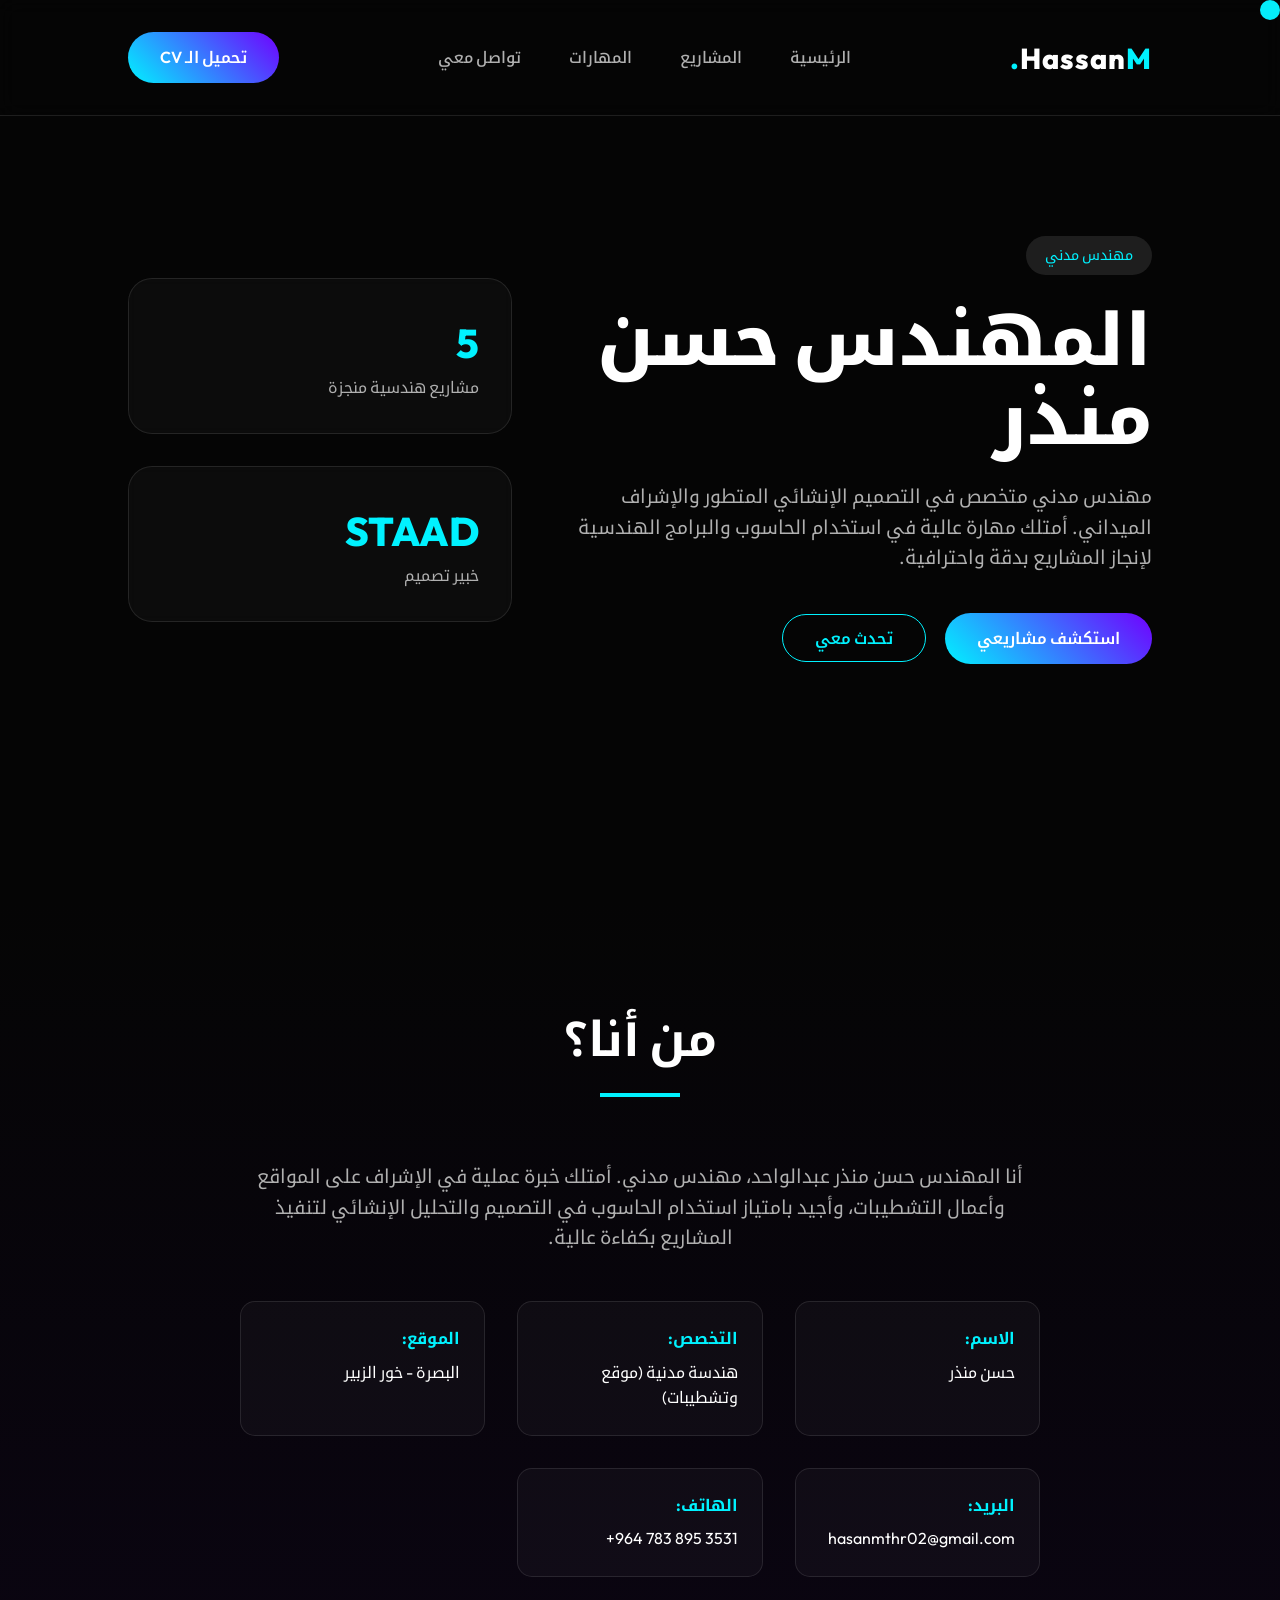
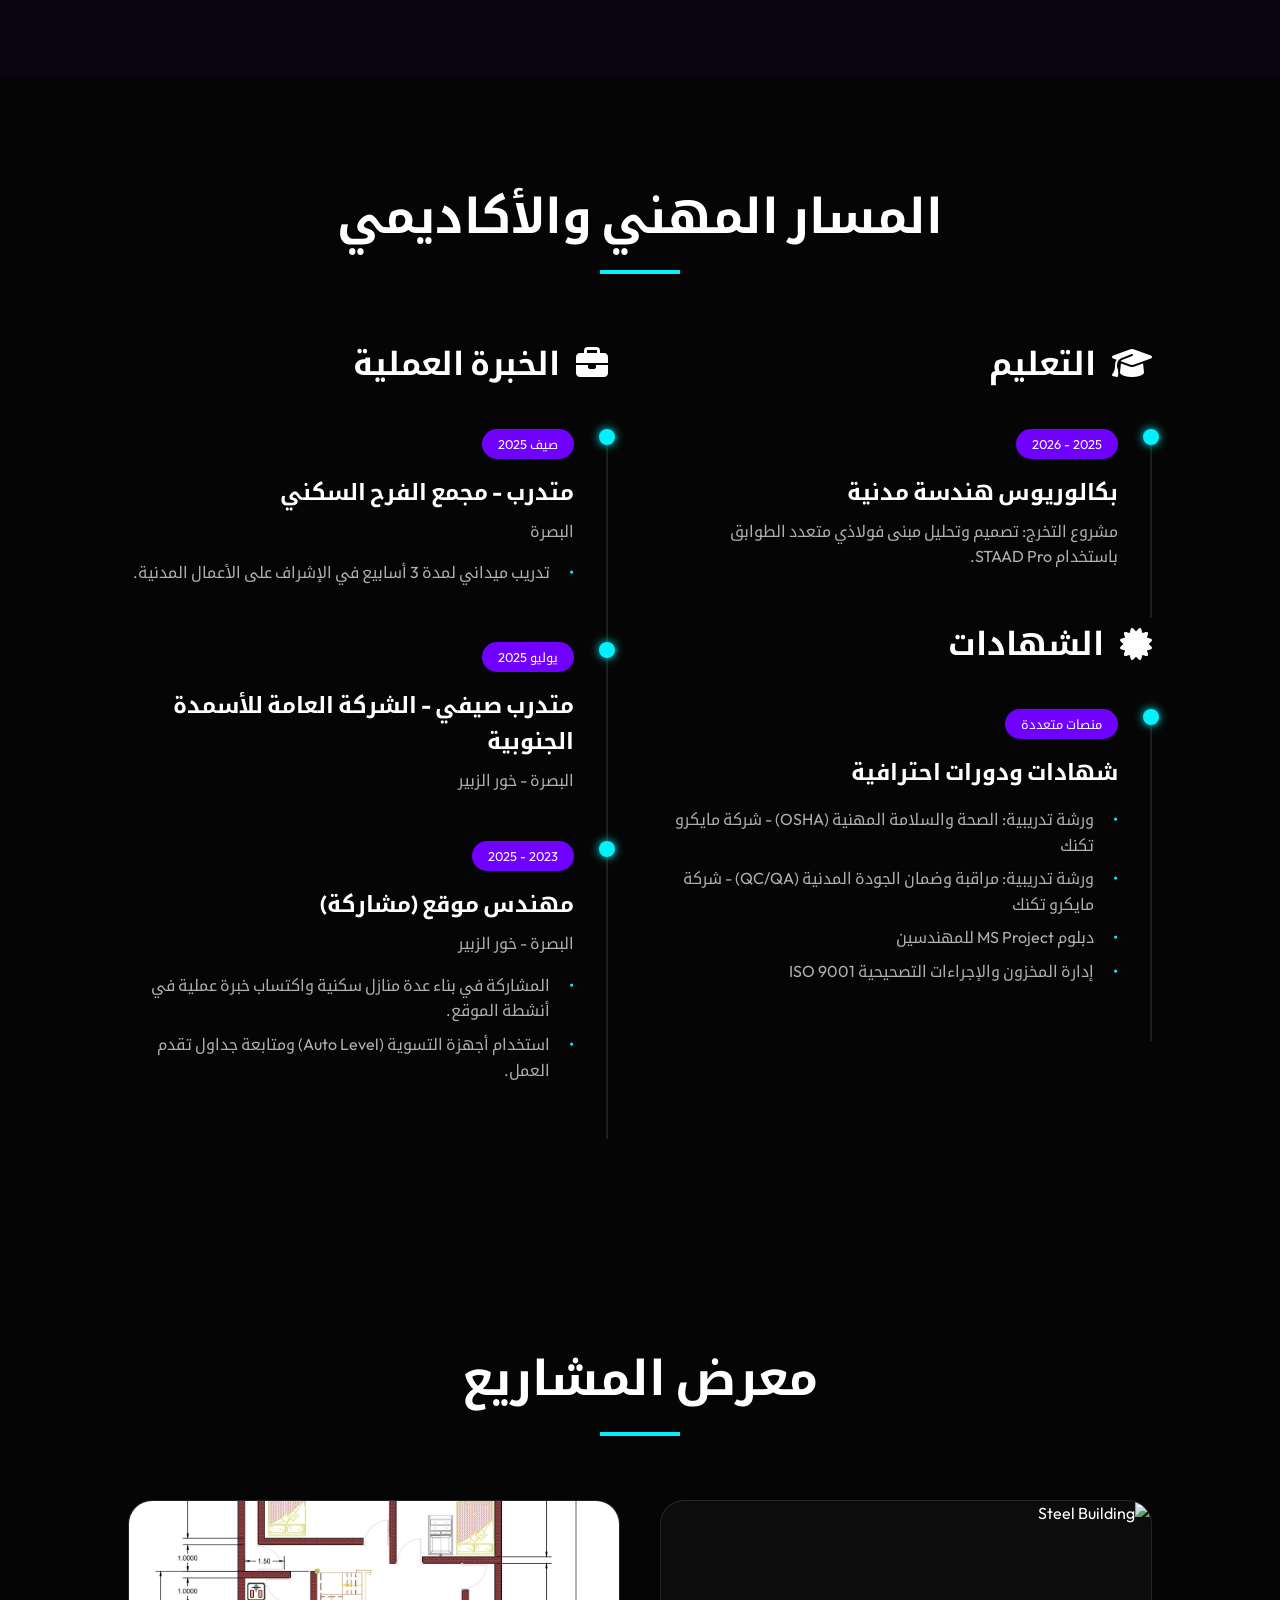
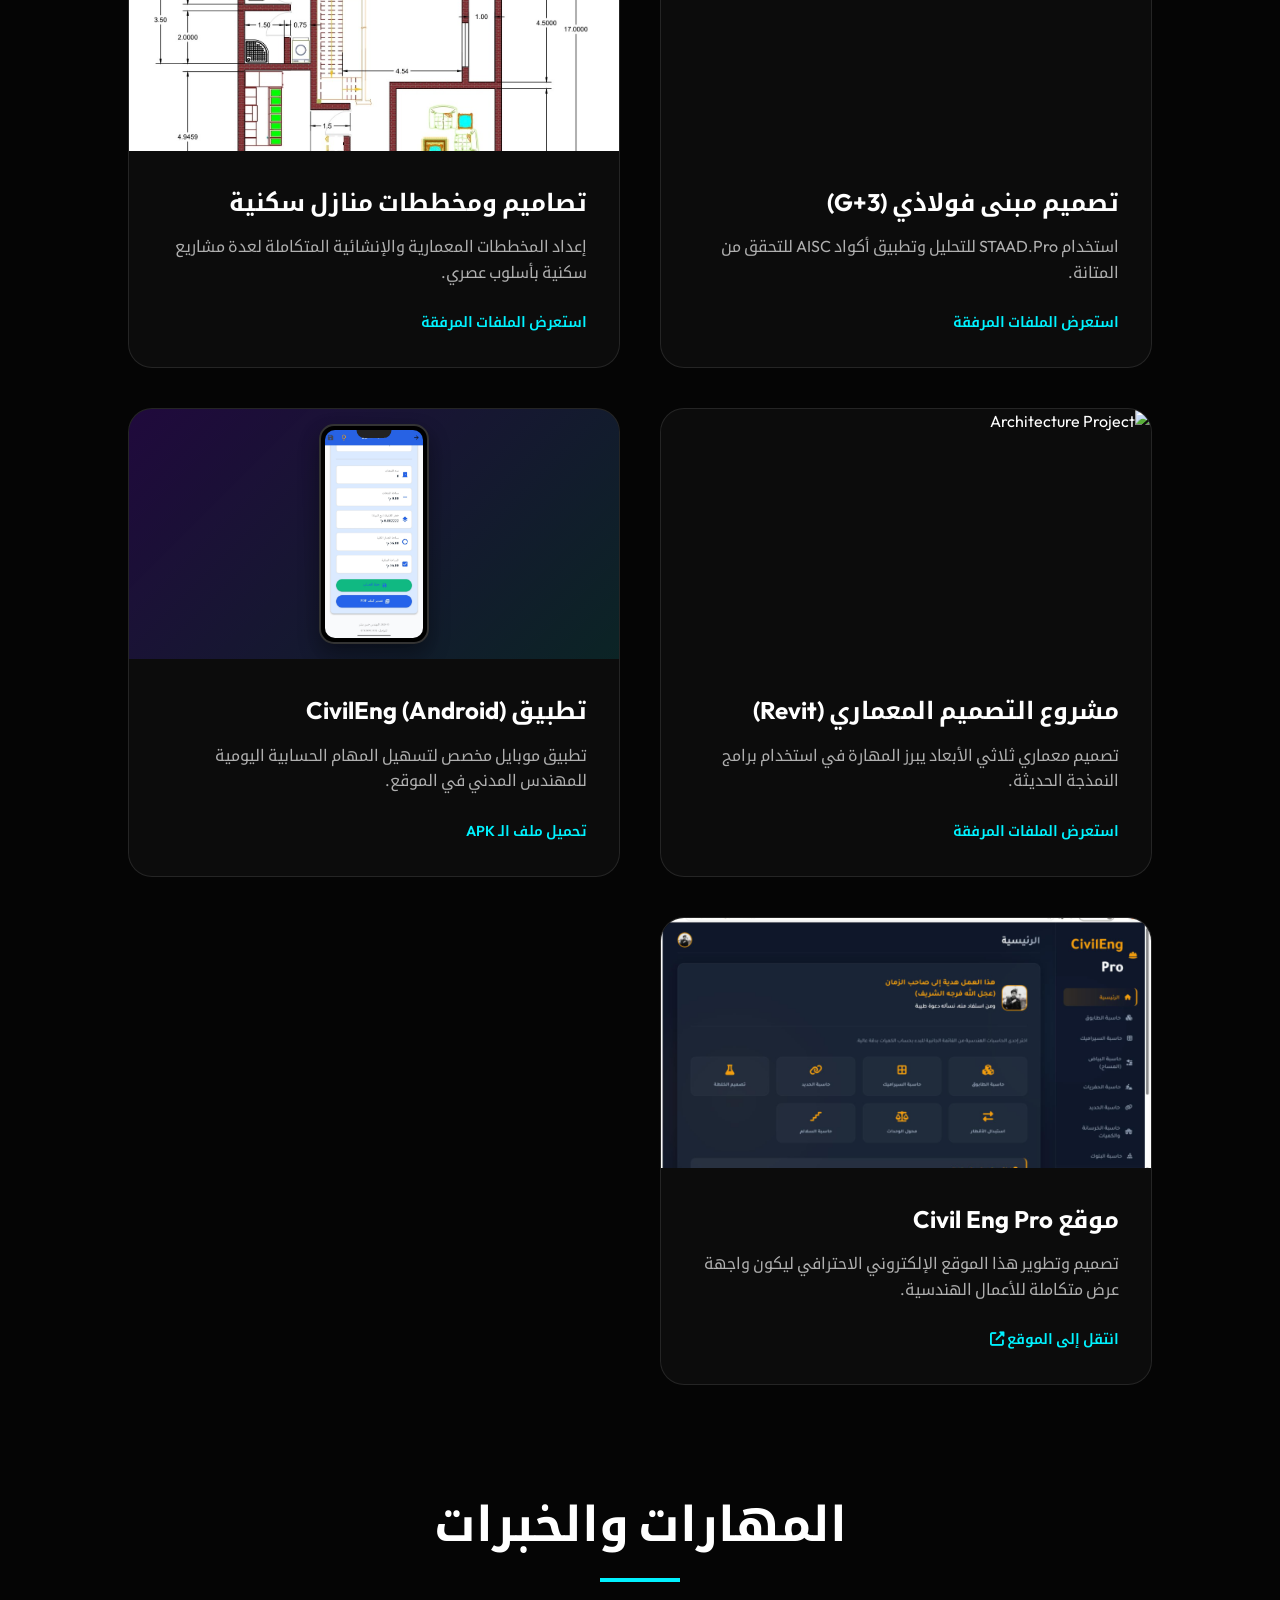
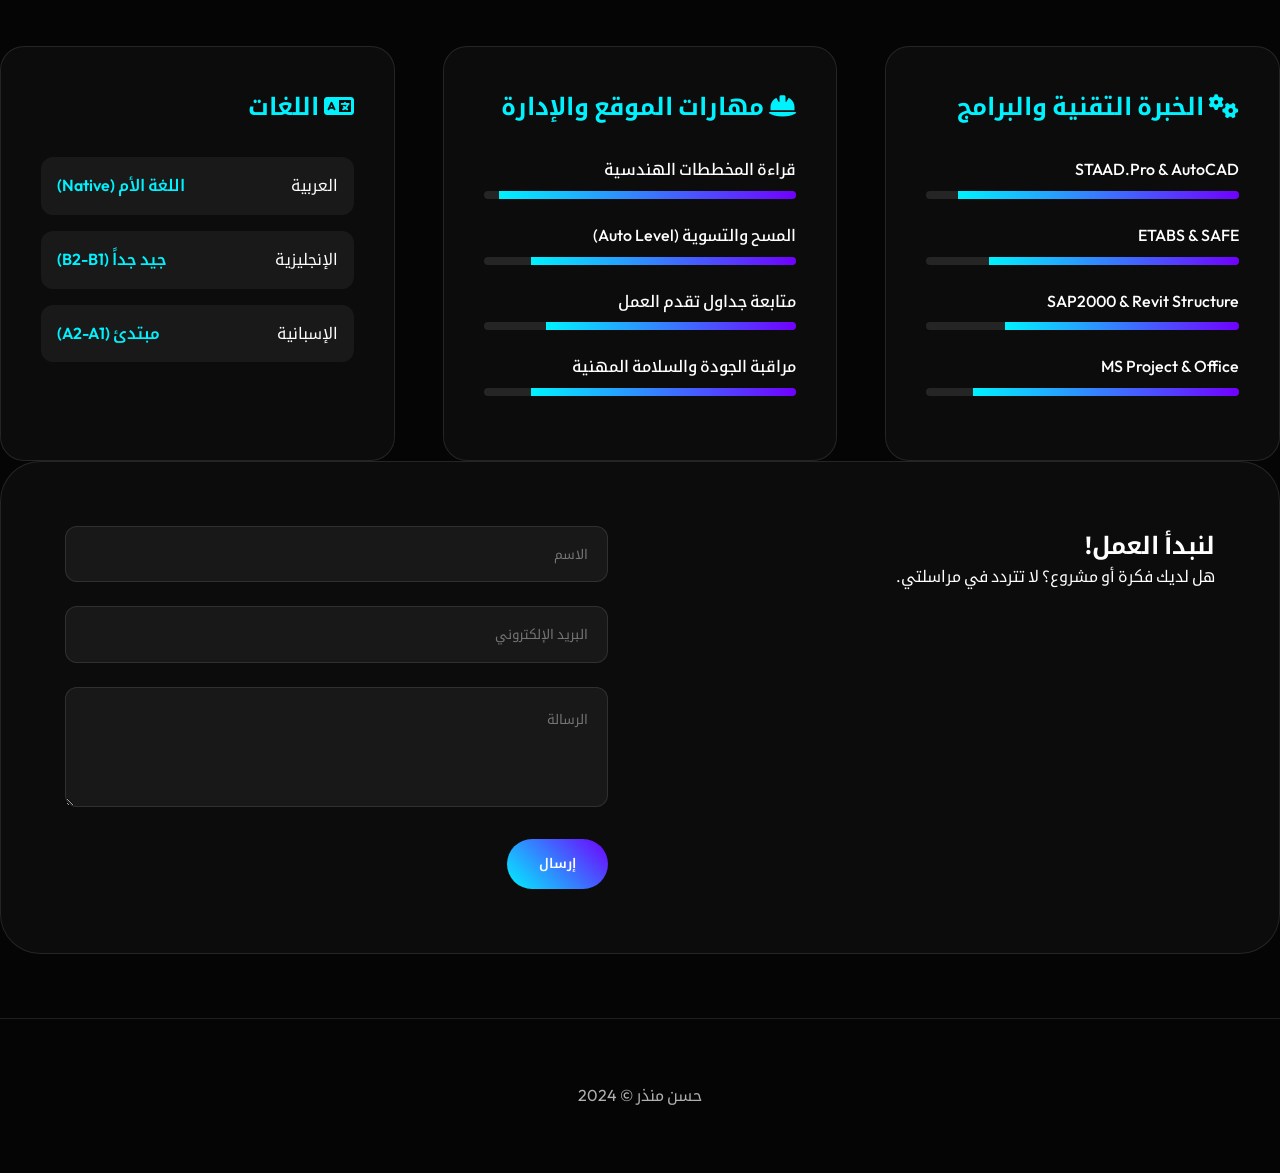
==== index.html @ 48978e9c "Add files via upload" ====
<!DOCTYPE html>
<html lang="ar" dir="rtl">

<head>
    <meta charset="UTF-8">
    <meta name="viewport" content="width=device-width, initial-scale=1.0">
    <title>المهندس حسن منذر | Portfolio</title>
    <link rel="stylesheet" href="style.css">
    <link rel="preconnect" href="https://fonts.googleapis.com">
    <link rel="preconnect" href="https://fonts.gstatic.com" crossorigin>
    <link
        href="https://fonts.googleapis.com/css2?family=Outfit:wght@300;400;600;800&family=Noto+Kufi+Arabic:wght@300;500;700&display=swap"
        rel="stylesheet">
    <link rel="stylesheet" href="https://cdnjs.cloudflare.com/ajax/libs/font-awesome/6.5.1/css/all.min.css">
</head>

<body>
    <div class="custom-cursor"></div>

    <nav>
        <div class="logo">Hassan<span>M.</span></div>
        <ul class="nav-links">
            <li><a href="#home">الرئيسية</a></li>
            <li><a href="#projects">المشاريع</a></li>
            <li><a href="#skills">المهارات</a></li>
            <li><a href="#contact">تواصل معي</a></li>
        </ul>
        <div class="nav-cta">
            <a href="Hassan_Mundher.pdf" class="btn-primary" download>تحميل الـ CV</a>
        </div>
    </nav>

    <main>
        <section id="home" class="hero">
            <div class="hero-container">
                <div class="hero-content">
                    <div class="badge">مهندس مدني</div>
                    <h1 class="glitch-text">المهندس حسن منذر</h1>
                    <p>مهندس مدني متخصص في التصميم الإنشائي المتطور والإشراف الميداني. أمتلك مهارة عالية في استخدام الحاسوب والبرامج الهندسية لإنجاز المشاريع بدقة واحترافية.</p>
                    <div class="hero-btns">
                        <a href="#projects" class="btn-primary">استكشف مشاريعي</a>
                        <a href="#contact" class="btn-secondary">تحدث معي</a>
                    </div>
                </div>
                <div class="hero-visual">
                    <div class="stat-card">
                        <span class="number">5</span>
                        <span class="label">مشاريع هندسية منجزة</span>
                    </div>
                    <div class="stat-card">
                        <span class="number">STAAD</span>
                        <span class="label">خبير تصميم</span>
                    </div>
                </div>
            </div>
        </section>
        <section id="about" class="about">
            <div class="section-title">
                <h2>من أنا؟</h2>
                <div class="line"></div>
            </div>
            <div class="about-container">
                <div class="about-text">
                    <p>أنا المهندس حسن منذر عبدالواحد، مهندس مدني. أمتلك خبرة عملية في الإشراف على المواقع وأعمال التشطيبات، وأجيد بامتياز استخدام الحاسوب في التصميم والتحليل الإنشائي لتنفيذ المشاريع بكفاءة عالية.</p>
                    <div class="about-info">
                        <div class="info-item"><strong>الاسم:</strong> <span>حسن منذر</span></div>
                        <div class="info-item"><strong>التخصص:</strong> <span>هندسة مدنية (موقع وتشطيبات)</span></div>
                        <div class="info-item"><strong>الموقع:</strong> <span>البصرة - خور الزبير</span></div>
                        <div class="info-item"><strong>البريد:</strong> <span>hasanmthr02@gmail.com</span></div>
                        <div class="info-item"><strong>الهاتف:</strong> <span dir="ltr">+964 783 895 3531</span></div>
                    </div>
                </div>
            </div>
        </section>

        <section id="resume" class="resume">
            <div class="section-title">
                <h2>المسار المهني والأكاديمي</h2>
                <div class="line"></div>
            </div>
            <div class="resume-grid">
                <div class="resume-column">
                    <h3 class="resume-title"><i class="fas fa-graduation-cap"></i> التعليم</h3>
                    <div class="resume-item">
                        <span class="date">2025 - 2026</span>
                        <h4>بكالوريوس هندسة مدنية</h4>
                        <p>مشروع التخرج: تصميم وتحليل مبنى فولاذي متعدد الطوابق باستخدام STAAD Pro.</p>
                    </div>
                    <h3 class="resume-title"><i class="fas fa-certificate"></i> الشهادات</h3>
                    <div class="resume-item">
                        <span class="date">منصات متعددة</span>
                        <h4>شهادات ودورات احترافية</h4>
                        <ul>
                            <li>ورشة تدريبية: الصحة والسلامة المهنية (OSHA) - شركة مايكرو تكنك</li>
                            <li>ورشة تدريبية: مراقبة وضمان الجودة المدنية (QC/QA) - شركة مايكرو تكنك</li>
                            <li>دبلوم MS Project للمهندسين</li>
                            <li>إدارة المخزون والإجراءات التصحيحية ISO 9001</li>
                        </ul>
                    </div>
                </div>
                <div class="resume-column">
                    <h3 class="resume-title"><i class="fas fa-briefcase"></i> الخبرة العملية</h3>
                    <div class="resume-item">
                        <span class="date">صيف 2025</span>
                        <h4>متدرب - مجمع الفرح السكني</h4>
                        <p>البصرة</p>
                        <ul>
                            <li>تدريب ميداني لمدة 3 أسابيع في الإشراف على الأعمال المدنية.</li>
                        </ul>
                    </div>
                    <div class="resume-item">
                        <span class="date">يوليو 2025</span>
                        <h4>متدرب صيفي - الشركة العامة للأسمدة الجنوبية</h4>
                        <p>البصرة - خور الزبير</p>
                    </div>
                    <div class="resume-item">
                        <span class="date">2023 - 2025</span>
                        <h4>مهندس موقع (مشاركة)</h4>
                        <p>البصرة - خور الزبير</p>
                        <ul>
                            <li>المشاركة في بناء عدة منازل سكنية واكتساب خبرة عملية في أنشطة الموقع.</li>
                            <li>استخدام أجهزة التسوية (Auto Level) ومتابعة جداول تقدم العمل.</li>
                        </ul>
                    </div>
                </div>
            </div>
        </section>

        <section id="projects" class="projects">
            <div class="section-title">
                <h2>معرض المشاريع</h2>
                <div class="line"></div>
            </div>
            <div class="projects-grid">
                <div class="project-card" data-project="steel_buildings"
                    data-files='["مخططات_الطابق_المتكرر.pdf", "مخطط_الطابق_الأرضي.pdf", "تحليل_إنشائي_STAAD_Pro.std"]'
                    data-desc="مشروع تصميم مبنى فولاذي مكون من أرضي و3 طوابق متكررة، يتضمن التحليل الإنشائي باستخدام STAAD.Pro والتحقق من الأحمال وفق الكود AISC والمخططات التفصيلية.">
                    <div class="project-image">
                        <img src="https://images.unsplash.com/photo-1581094794329-c8112a89af12?auto=format&fit=crop&w=800&q=80"
                            alt="Steel Building">
                        <div class="overlay">
                            <span class="view-btn">عرض التفاصيل والملفات</span>
                        </div>
                    </div>
                    <div class="project-details">
                        <h3>تصميم مبنى فولاذي (G+3)</h3>
                        <p>استخدام STAAD.Pro للتحليل وتطبيق أكواد AISC للتحقق من المتانة.</p>
                        <span class="project-link">استعرض الملفات المرفقة</span>
                    </div>
                </div>
                <div class="project-card" data-project="houses"
                    data-files='["تصميم_معماري_فيلا_حديثة.pdf", "نموذج_إنشائي_مبنى_سكني.pdf", "مخطط_منزل_الطابق_الأرضي.pdf", "تصميم_منزل_سكني_خاص.pdf"]'
                    data-images='["3.jpg", "1.jpg", "2.jpg", "4.jpg", "5.jpg", "6.jpg"]'
                    data-desc="مجموعة من المخططات المعمارية والإنشائية الاحترافية للمنازل السكنية، تشمل المساقط الأفقية والتفاصيل الإنشائية.">
                    <div class="project-image">
                        <img src="3.jpg"
                            alt="House Plans" id="houses-slideshow">
                        <div class="overlay">
                            <span class="view-btn">عرض التفاصيل والملفات</span>
                        </div>
                    </div>
                    <div class="project-details">
                        <h3>تصاميم ومخططات منازل سكنية</h3>
                        <p>إعداد المخططات المعمارية والإنشائية المتكاملة لعدة مشاريع سكنية بأسلوب عصري.</p>
                        <span class="project-link">استعرض الملفات المرفقة</span>
                    </div>
                </div>

                <div class="project-card" data-project="water_tanks" data-files='["مشروع_تصميم_معماري_متكامل.rvt"]'
                    data-desc="مشروع تصميم معماري متكامل باستخدام برنامج Revit، يركز على توزيع المساحات والجمالية المعمارية مع مراعاة المعايير الهندسية.">
                    <div class="project-image">
                        <img src="https://images.unsplash.com/photo-1486406146926-c627a92ad1ab?auto=format&fit=crop&w=800&q=80"
                            alt="Architecture Project">
                        <div class="overlay">
                            <span class="view-btn">عرض التفاصيل والملفات</span>
                        </div>
                    </div>
                    <div class="project-details">
                        <h3>مشروع التصميم المعماري (Revit)</h3>
                        <p>تصميم معماري ثلاثي الأبعاد يبرز المهارة في استخدام برامج النمذجة الحديثة.</p>
                        <span class="project-link">استعرض الملفات المرفقة</span>
                    </div>
                </div>
                <div class="project-card" data-project="mobile_apps" data-files='["CivilEng.apk"]'
                    data-images='["photo_1_2026-05-07_04-51-21.jpg","photo_2_2026-05-07_04-51-21.jpg","photo_3_2026-05-07_04-51-21.jpg","photo_4_2026-05-07_04-51-21.jpg","photo_5_2026-05-07_04-51-21.jpg","photo_6_2026-05-07_04-51-21.jpg","photo_7_2026-05-07_04-51-21.jpg","photo_8_2026-05-07_04-51-21.jpg","photo_9_2026-05-07_04-51-21.jpg","photo_10_2026-05-07_04-51-21.jpg","photo_11_2026-05-07_04-51-21.jpg","photo_12_2026-05-07_04-51-21.jpg","photo_13_2026-05-07_04-51-21.jpg","photo_14_2026-05-07_04-51-21.jpg","photo_15_2026-05-07_04-51-21.jpg","photo_16_2026-05-07_04-51-21.jpg","photo_17_2026-05-07_04-51-21.jpg","photo_18_2026-05-07_04-51-21.jpg","photo_19_2026-05-07_04-51-21.jpg","photo_20_2026-05-07_04-51-21.jpg","photo_21_2026-05-07_04-51-21.jpg","photo_22_2026-05-07_04-51-21.jpg"]'
                    data-desc="تطبيق أندرويد متكامل (CivilEng) مخصص للحسابات الهندسية، يشمل حسابات حديد التسليح وتصميم السلالم والكميات. يمكنك تحميل ملف الـ APK وتثبيته مباشرة.">
                    <div class="project-image app-mockup-container">
                        <div class="mockup-phone">
                            <img src="photo_1_2026-05-07_04-51-21.jpg" alt="CivilEng App"
                                id="app-slideshow">
                        </div>
                        <div class="overlay">
                            <span class="view-btn">عرض التفاصيل والتحميل</span>
                        </div>
                    </div>
                    <div class="project-details">
                        <h3>تطبيق CivilEng (Android)</h3>
                        <p>تطبيق موبايل مخصص لتسهيل المهام الحسابية اليومية للمهندس المدني في الموقع.</p>
                        <span class="project-link">تحميل ملف الـ APK</span>
                    </div>
                </div>

                <a href="https://civil-eng-pro.vercel.app/" target="_blank" class="project-card-link"
                    style="text-decoration: none; color: inherit; display: block;">
                    <div class="project-card" style="cursor: pointer;">
                        <div class="project-image">
                            <img src="website_screenshot_cropped.png" alt="Civil Eng Pro Website">
                            <div class="overlay">
                                <span class="view-btn">زيارة الموقع</span>
                            </div>
                        </div>
                        <div class="project-details">
                            <h3>موقع Civil Eng Pro</h3>
                            <p>تصميم وتطوير هذا الموقع الإلكتروني الاحترافي ليكون واجهة عرض متكاملة للأعمال الهندسية.
                            </p>
                            <span class="project-link" style="color: var(--accent-color);">انتقل إلى الموقع <i
                                    class="fas fa-external-link-alt"></i></span>
                        </div>
                    </div>
                </a>
            </div>
        </section>

        <section id="skills" class="skills">
            <div class="section-title">
                <h2>المهارات والخبرات</h2>
                <div class="line"></div>
            </div>
            <div class="skills-grid">
                <div class="skills-category">
                    <h3><i class="fas fa-cogs"></i> الخبرة التقنية والبرامج</h3>
                    <div class="skill-item"><span>STAAD.Pro & AutoCAD</span>
                        <div class="progress">
                            <div class="fill" style="width: 90%;"></div>
                        </div>
                    </div>
                    <div class="skill-item"><span>ETABS & SAFE</span>
                        <div class="progress">
                            <div class="fill" style="width: 80%;"></div>
                        </div>
                    </div>
                    <div class="skill-item"><span>SAP2000 & Revit Structure</span>
                        <div class="progress">
                            <div class="fill" style="width: 75%;"></div>
                        </div>
                    </div>
                    <div class="skill-item"><span>MS Project & Office</span>
                        <div class="progress">
                            <div class="fill" style="width: 85%;"></div>
                        </div>
                    </div>
                </div>
                <div class="skills-category">
                    <h3><i class="fas fa-hard-hat"></i> مهارات الموقع والإدارة</h3>
                    <div class="skill-item"><span>قراءة المخططات الهندسية</span>
                        <div class="progress">
                            <div class="fill" style="width: 95%;"></div>
                        </div>
                    </div>
                    <div class="skill-item"><span>المسح والتسوية (Auto Level)</span>
                        <div class="progress">
                            <div class="fill" style="width: 85%;"></div>
                        </div>
                    </div>
                    <div class="skill-item"><span>متابعة جداول تقدم العمل</span>
                        <div class="progress">
                            <div class="fill" style="width: 80%;"></div>
                        </div>
                    </div>
                    <div class="skill-item"><span>مراقبة الجودة والسلامة المهنية</span>
                        <div class="progress">
                            <div class="fill" style="width: 85%;"></div>
                        </div>
                    </div>
                </div>
                <div class="skills-category">
                    <h3><i class="fas fa-language"></i> اللغات</h3>
                    <div class="language-item"><span>العربية</span> <span class="level">اللغة الأم (Native)</span></div>
                    <div class="language-item"><span>الإنجليزية</span> <span class="level">جيد جداً (B2-B1)</span></div>
                    <div class="language-item"><span>الإسبانية</span> <span class="level">مبتدئ (A2-A1)</span></div>
                </div>
            </div>
        </section>

        <section id="contact" class="contact">
            <div class="contact-container">
                <div class="contact-info">
                    <h2>لنبدأ العمل!</h2>
                    <p>هل لديك فكرة أو مشروع؟ لا تتردد في مراسلتي.</p>
                </div>
                <form class="contact-form" action="mailto:hasanmthr02@gmail.com" method="POST" enctype="text/plain">
                    <input type="text" name="Name" placeholder="الاسم" required>
                    <input type="email" name="Email" placeholder="البريد الإلكتروني" required>
                    <textarea name="Message" placeholder="الرسالة" rows="5" required></textarea>
                    <button type="submit" class="btn-primary">إرسال</button>
                </form>
            </div>
        </section>
    </main>

    <footer>
        <p>حسن منذر &copy; 2024</p>
    </footer>

    <!-- Project Modal -->
    <div id="project-modal" class="modal">
        <div class="modal-content">
            <span class="close-modal">&times;</span>
            <div id="modal-body">
                <h2 id="modal-title">اسم المشروع</h2>
                <p id="modal-desc">وصف المشروع يظهر هنا...</p>
                <div id="modal-gallery" class="modal-gallery">
                    <!-- Images will be injected here -->
                </div>
                <h3>الملفات المرفقة:</h3>
                <ul id="modal-file-list" class="file-list">
                    <!-- Files will be injected here -->
                </ul>
            </div>
        </div>
    </div>

    <script src="script.js"></script>
</body>

</html>
---- style.css ----
:root {
    --bg-color: #050505;
    --card-bg: rgba(255, 255, 255, 0.03);
    --accent-color: #00f2ff;
    --accent-secondary: #7000ff;
    --text-primary: #ffffff;
    --text-secondary: #b0b0b0;
    --glass-border: rgba(255, 255, 255, 0.1);
    --transition: all 0.4s cubic-bezier(0.4, 0, 0.2, 1);
}

* {
    margin: 0;
    padding: 0;
    box-sizing: border-box;
    font-family: 'Outfit', 'Noto Kufi Arabic', sans-serif;
}

body {
    background-color: var(--bg-color);
    color: var(--text-primary);
    overflow-x: hidden;
    line-height: 1.6;
}

/* Custom Cursor */
.custom-cursor {
    width: 20px;
    height: 20px;
    background: var(--accent-color);
    border-radius: 50%;
    position: fixed;
    pointer-events: none;
    z-index: 9999;
    mix-blend-mode: difference;
    transition: transform 0.1s ease;
}

/* Navigation */
nav {
    display: flex;
    justify-content: space-between;
    align-items: center;
    padding: 2rem 10%;
    position: fixed;
    width: 100%;
    top: 0;
    z-index: 1000;
    background: rgba(5, 5, 5, 0.8);
    backdrop-filter: blur(10px);
    border-bottom: 1px solid var(--glass-border);
}

.logo {
    font-size: 1.8rem;
    font-weight: 800;
    letter-spacing: 1px;
}

.logo span {
    color: var(--accent-color);
}

.nav-links {
    display: flex;
    list-style: none;
    gap: 3rem;
}

.nav-links a {
    text-decoration: none;
    color: var(--text-secondary);
    font-weight: 500;
    transition: var(--transition);
}

.nav-links a:hover {
    color: var(--accent-color);
}

/* Buttons */
.btn-primary {
    background: linear-gradient(45deg, var(--accent-color), var(--accent-secondary));
    color: white;
    padding: 0.8rem 2rem;
    border-radius: 50px;
    text-decoration: none;
    font-weight: 600;
    transition: var(--transition);
    border: none;
    display: inline-block;
    cursor: pointer;
}

.btn-primary:hover {
    transform: translateY(-3px);
    box-shadow: 0 10px 20px rgba(0, 242, 255, 0.3);
}

.btn-secondary {
    border: 1px solid var(--accent-color);
    color: var(--accent-color);
    padding: 0.8rem 2rem;
    border-radius: 50px;
    text-decoration: none;
    font-weight: 600;
    transition: var(--transition);
    margin-right: 1rem;
}

.btn-secondary:hover {
    background: var(--accent-color);
    color: var(--bg-color);
}

/* Hero Section */
.hero {
    height: 100vh;
    display: flex;
    align-items: center;
    padding: 0 10%;
    position: relative;
    background: linear-gradient(rgba(5, 5, 5, 0.85), rgba(5, 5, 5, 0.85)), url('https://images.unsplash.com/photo-1503387762-592deb58ef4e?auto=format&fit=crop&w=1920&q=80');
    background-size: cover;
    background-position: center;
    background-attachment: fixed;
}

.hero-container {
    display: grid;
    grid-template-columns: 1.2fr 0.8fr;
    gap: 4rem;
    align-items: center;
    width: 100%;
}

.badge {
    background: var(--glass-border);
    padding: 0.5rem 1.2rem;
    border-radius: 20px;
    font-size: 0.9rem;
    color: var(--accent-color);
    display: inline-block;
    margin-bottom: 1.5rem;
}

.hero-content h1 {
    font-size: 4.5rem;
    font-weight: 800;
    margin-bottom: 1.5rem;
    line-height: 1.1;
}

.hero-content p {
    font-size: 1.2rem;
    color: var(--text-secondary);
    margin-bottom: 2.5rem;
    max-width: 600px;
}

.hero-visual {
    display: flex;
    flex-direction: column;
    gap: 2rem;
}

.stat-card {
    background: var(--card-bg);
    border: 1px solid var(--glass-border);
    padding: 2rem;
    border-radius: 24px;
    backdrop-filter: blur(5px);
    transition: var(--transition);
}

.stat-card:hover {
    border-color: var(--accent-color);
    transform: translateX(-10px);
}

.stat-card .number {
    display: block;
    font-size: 2.5rem;
    font-weight: 800;
    color: var(--accent-color);
}

.stat-card .label {
    color: var(--text-secondary);
    font-size: 1rem;
}

/* About Section */
.about {
    padding: 100px 10%;
    background: linear-gradient(180deg, var(--bg-color) 0%, rgba(112, 0, 255, 0.05) 100%);
}

.about-container {
    max-width: 800px;
    margin: 0 auto;
    text-align: center;
}

.about-text p {
    font-size: 1.2rem;
    color: var(--text-secondary);
    margin-bottom: 3rem;
}

.about-info {
    display: grid;
    grid-template-columns: repeat(auto-fit, minmax(200px, 1fr));
    gap: 2rem;
    text-align: right;
}

.info-item {
    background: var(--card-bg);
    padding: 1.5rem;
    border-radius: 15px;
    border: 1px solid var(--glass-border);
}

.info-item strong {
    display: block;
    color: var(--accent-color);
    margin-bottom: 0.5rem;
}

/* Resume Section */
.resume {
    padding: 100px 10%;
}

.resume-grid {
    display: grid;
    grid-template-columns: 1fr 1fr;
    gap: 4rem;
}

.resume-title {
    font-size: 2rem;
    margin-bottom: 2.5rem;
    color: var(--text-primary);
    display: flex;
    align-items: center;
    gap: 1rem;
}

.resume-item {
    position: relative;
    padding-right: 2rem;
    padding-bottom: 3rem;
    border-right: 2px solid var(--glass-border);
}

.resume-item::before {
    content: '';
    position: absolute;
    right: -9px;
    top: 0;
    width: 16px;
    height: 16px;
    background: var(--accent-color);
    border-radius: 50%;
    box-shadow: 0 0 10px var(--accent-color);
}

.resume-item .date {
    display: inline-block;
    background: var(--accent-secondary);
    color: white;
    padding: 0.3rem 1rem;
    border-radius: 20px;
    font-size: 0.8rem;
    margin-bottom: 1rem;
}

.resume-item h4 {
    font-size: 1.4rem;
    margin-bottom: 0.5rem;
}

.resume-item p {
    color: var(--text-secondary);
}

.resume-item ul {
    list-style: none;
    margin-top: 1rem;
}

.resume-item ul li {
    color: var(--text-secondary);
    margin-bottom: 0.5rem;
    position: relative;
    padding-right: 1.5rem;
}

.resume-item ul li::before {
    content: '•';
    color: var(--accent-color);
    position: absolute;
    right: 0;
}

/* Projects Section */
.projects {
    padding: 100px 10%;
}

.section-title {
    margin-bottom: 4rem;
    text-align: center;
}

.section-title h2 {
    font-size: 3rem;
    margin-bottom: 1rem;
}

.section-title .line {
    width: 80px;
    height: 4px;
    background: var(--accent-color);
    margin: 0 auto;
}

.projects-grid {
    display: grid;
    grid-template-columns: repeat(auto-fit, minmax(350px, 1fr));
    gap: 2.5rem;
}

.project-card {
    background: var(--card-bg);
    border: 1px solid var(--glass-border);
    border-radius: 24px;
    overflow: hidden;
    transition: var(--transition);
}

.project-card:hover {
    transform: translateY(-10px);
    border-color: var(--accent-color);
}

.project-image {
    position: relative;
    height: 250px;
    overflow: hidden;
}

@keyframes liveImage {
    0% { transform: scale(1); }
    50% { transform: scale(1.08); }
    100% { transform: scale(1); }
}

.project-image img {
    width: 100%;
    height: 100%;
    object-fit: cover;
    animation: liveImage 15s infinite ease-in-out;
    transition: transform 0.8s ease, opacity 0.5s ease;
}

.project-card:hover .project-image img {
    transform: scale(1.15);
    animation-play-state: paused;
}

/* App Mockup Styles */
.app-mockup-container {
    background: linear-gradient(135deg, rgba(112,0,255,0.2), rgba(0,242,255,0.1));
    display: flex;
    justify-content: center;
    align-items: center;
}

.mockup-phone {
    width: 110px;
    height: 220px;
    background: #000;
    border-radius: 15px;
    padding: 4px;
    border: 2px solid #333;
    box-shadow: 0 10px 20px rgba(0,0,0,0.4);
    position: relative;
    overflow: hidden;
    z-index: 1;
}

.mockup-phone::before {
    content: '';
    position: absolute;
    top: 4px;
    left: 50%;
    transform: translateX(-50%);
    width: 35px;
    height: 8px;
    background: #222;
    border-radius: 0 0 10px 10px;
    z-index: 10;
}

.mockup-phone img {
    border-radius: 10px;
    animation: none;
}

.project-card:hover .mockup-phone img {
    transform: none;
}

.overlay {
    position: absolute;
    top: 0;
    left: 0;
    width: 100%;
    height: 100%;
    background: rgba(0, 242, 255, 0.2);
    display: flex;
    justify-content: center;
    align-items: center;
    opacity: 0;
    transition: var(--transition);
}

.project-card:hover .overlay {
    opacity: 1;
}

.project-details {
    padding: 2rem;
}

.project-details h3 {
    margin-bottom: 0.8rem;
    font-size: 1.5rem;
}

.project-details p {
    color: var(--text-secondary);
    margin-bottom: 1.5rem;
}

.project-link {
    display: inline-block;
    color: var(--accent-color);
    text-decoration: none;
    font-size: 0.9rem;
    font-weight: 600;
    border-bottom: 1px solid transparent;
    transition: var(--transition);
}

.project-link:hover {
    border-color: var(--accent-color);
    letter-spacing: 0.5px;
}

/* Skills */
.skills-grid {
    display: grid;
    grid-template-columns: repeat(auto-fit, minmax(300px, 1fr));
    gap: 3rem;
}

.skills-category {
    background: var(--card-bg);
    padding: 2.5rem;
    border-radius: 24px;
    border: 1px solid var(--glass-border);
    transition: var(--transition);
}

.skills-category:hover {
    border-color: var(--accent-color);
}

.skills-category h3 {
    margin-bottom: 2rem;
    color: var(--accent-color);
    font-size: 1.5rem;
}

.skill-item {
    margin-bottom: 1.5rem;
}

.skill-item span {
    display: block;
    margin-bottom: 0.5rem;
    font-weight: 500;
}

.progress {
    height: 8px;
    background: rgba(255,255,255,0.1);
    border-radius: 4px;
    overflow: hidden;
}

.fill {
    height: 100%;
    background: linear-gradient(90deg, var(--accent-color), var(--accent-secondary));
}

.language-item {
    display: flex;
    justify-content: space-between;
    padding: 1rem;
    background: rgba(255,255,255,0.05);
    border-radius: 12px;
    margin-bottom: 1rem;
}

.language-item .level {
    color: var(--accent-color);
    font-weight: 600;
}

/* Contact */
.contact-container {
    display: grid;
    grid-template-columns: 1fr 1fr;
    gap: 4rem;
    background: var(--card-bg);
    padding: 4rem;
    border-radius: 40px;
    border: 1px solid var(--glass-border);
}

.contact-form input, .contact-form textarea {
    width: 100%;
    padding: 1.2rem;
    background: rgba(255,255,255,0.05);
    border: 1px solid var(--glass-border);
    border-radius: 12px;
    color: white;
    margin-bottom: 1.5rem;
}

.contact-form input:focus {
    outline: none;
    border-color: var(--accent-color);
}

/* Footer */
footer {
    padding: 4rem 10%;
    text-align: center;
    border-top: 1px solid var(--glass-border);
    margin-top: 4rem;
    color: var(--text-secondary);
}

/* Animations */
@keyframes fadeInUp {
    from { opacity: 0; transform: translateY(30px); }
    to { opacity: 1; transform: translateY(0); }
}

.hero-content, .stat-card, .project-card {
    animation: fadeInUp 1s ease forwards;
}

/* Modal Styles */
.modal {
    display: none;
    position: fixed;
    z-index: 2000;
    left: 0;
    top: 0;
    width: 100%;
    height: 100%;
    background-color: rgba(0, 0, 0, 0.9);
    backdrop-filter: blur(10px);
    overflow-y: auto;
}

.modal-content {
    background: var(--bg-color);
    margin: 5% auto;
    padding: 3rem;
    border: 1px solid var(--glass-border);
    width: 80%;
    max-width: 800px;
    border-radius: 30px;
    position: relative;
    box-shadow: 0 0 50px rgba(0, 242, 255, 0.1);
    animation: modalFadeIn 0.5s ease;
}

@keyframes modalFadeIn {
    from { opacity: 0; transform: translateY(-50px); }
    to { opacity: 1; transform: translateY(0); }
}

.close-modal {
    color: var(--text-secondary);
    float: left;
    font-size: 2.5rem;
    font-weight: bold;
    cursor: pointer;
    transition: var(--transition);
}

.close-modal:hover {
    color: var(--accent-color);
}

#modal-body h2 {
    color: var(--accent-color);
    margin-bottom: 1.5rem;
    font-size: 2.5rem;
}

#modal-body p {
    font-size: 1.2rem;
    margin-bottom: 2rem;
    color: var(--text-secondary);
}

.file-list {
    list-style: none;
    margin-top: 1.5rem;
}

.file-item {
    background: var(--card-bg);
    margin-bottom: 1rem;
    padding: 1.2rem;
    border-radius: 12px;
    border: 1px solid var(--glass-border);
    display: flex;
    justify-content: space-between;
    align-items: center;
    transition: var(--transition);
}

.file-item:hover {
    border-color: var(--accent-color);
    background: rgba(0, 242, 255, 0.05);
}

.file-info {
    display: flex;
    align-items: center;
    gap: 1rem;
}

.file-info i {
    color: var(--accent-color);
    font-size: 1.5rem;
}

.download-icon {
    color: var(--accent-color);
    font-size: 1.2rem;
    text-decoration: none;
}

.download-icon:hover {
    transform: scale(1.2);
}

.modal-gallery {
    display: grid;
    grid-template-columns: repeat(auto-fit, minmax(200px, 1fr));
    gap: 1.5rem;
    margin-bottom: 2rem;
}

.modal-gallery img {
    width: 100%;
    height: auto;
    border-radius: 12px;
    border: 1px solid var(--glass-border);
    object-fit: cover;
    box-shadow: 0 5px 15px rgba(0,0,0,0.3);
    transition: var(--transition);
}

.modal-gallery img:hover {
    transform: scale(1.05);
    border-color: var(--accent-color);
}

@media (max-width: 968px) {
    .modal-content {
        width: 95%;
        padding: 1.5rem;
        margin: 10% auto;
    }
}
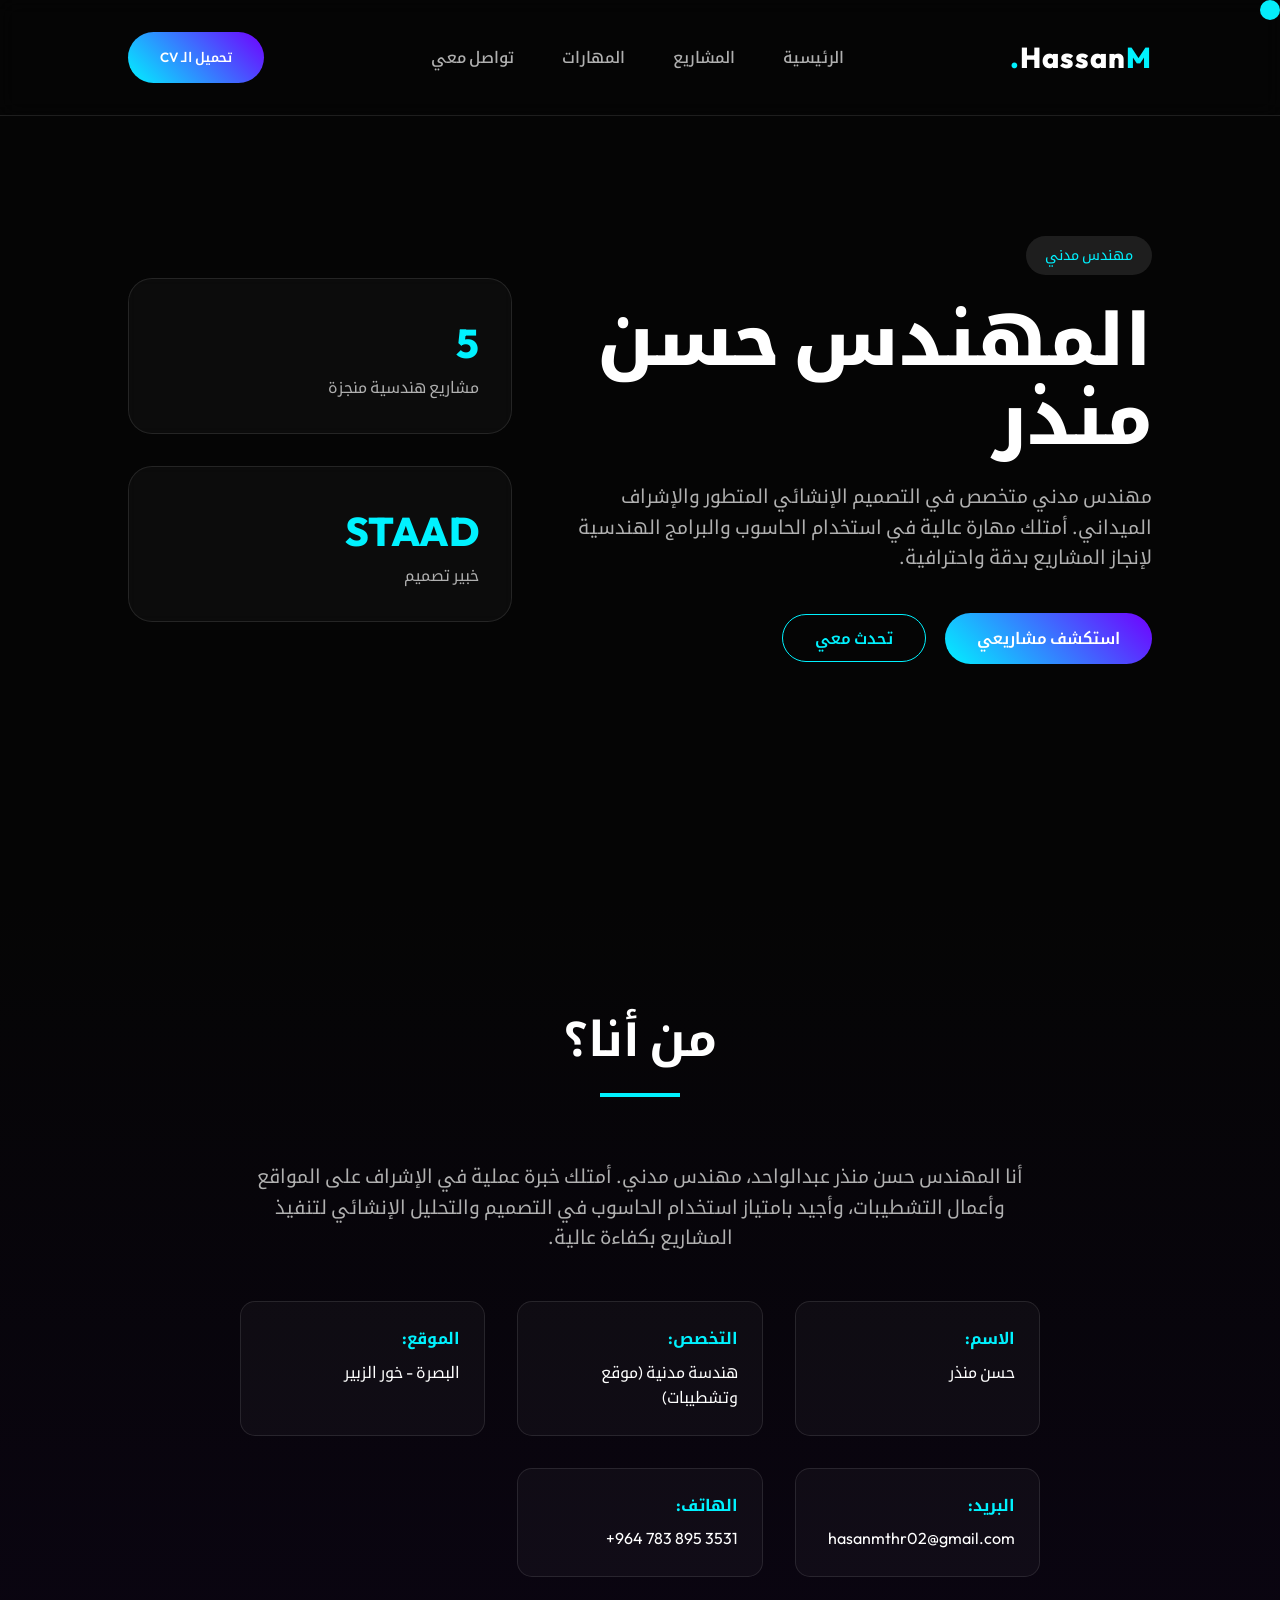
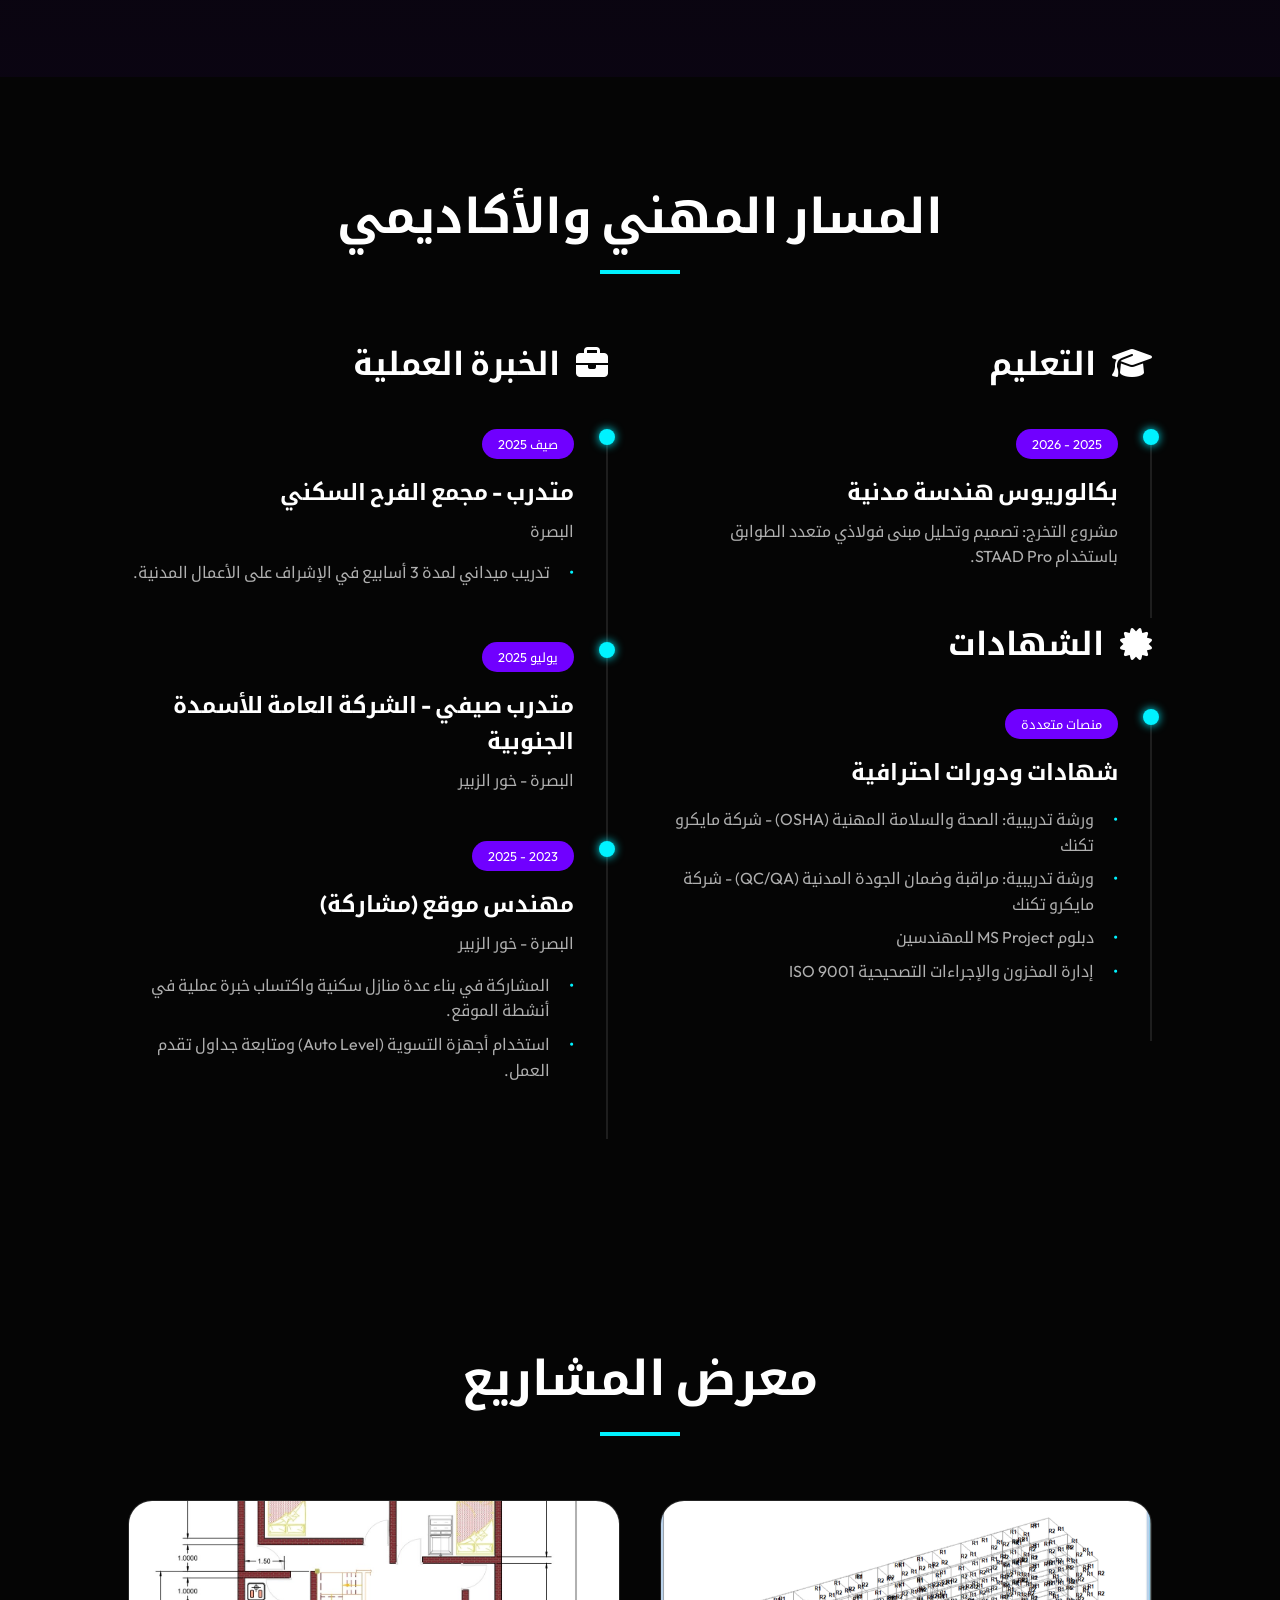
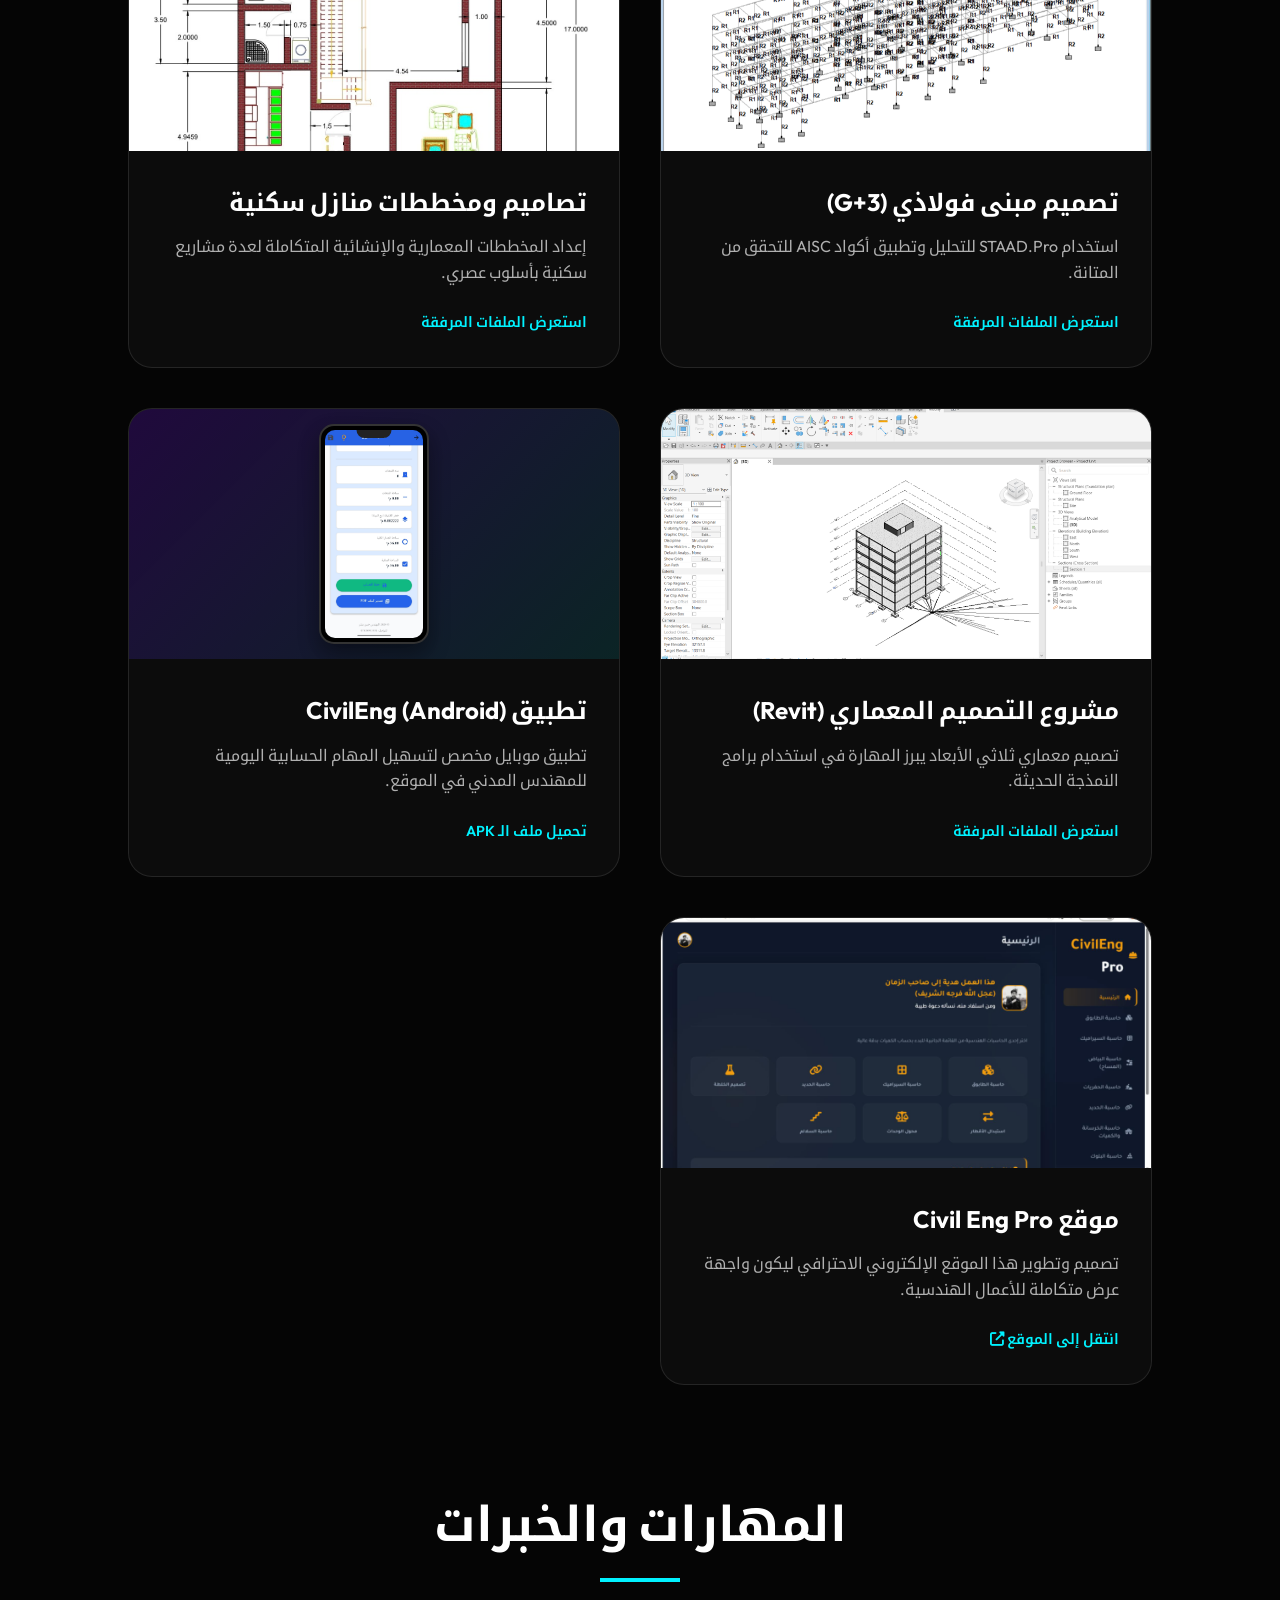
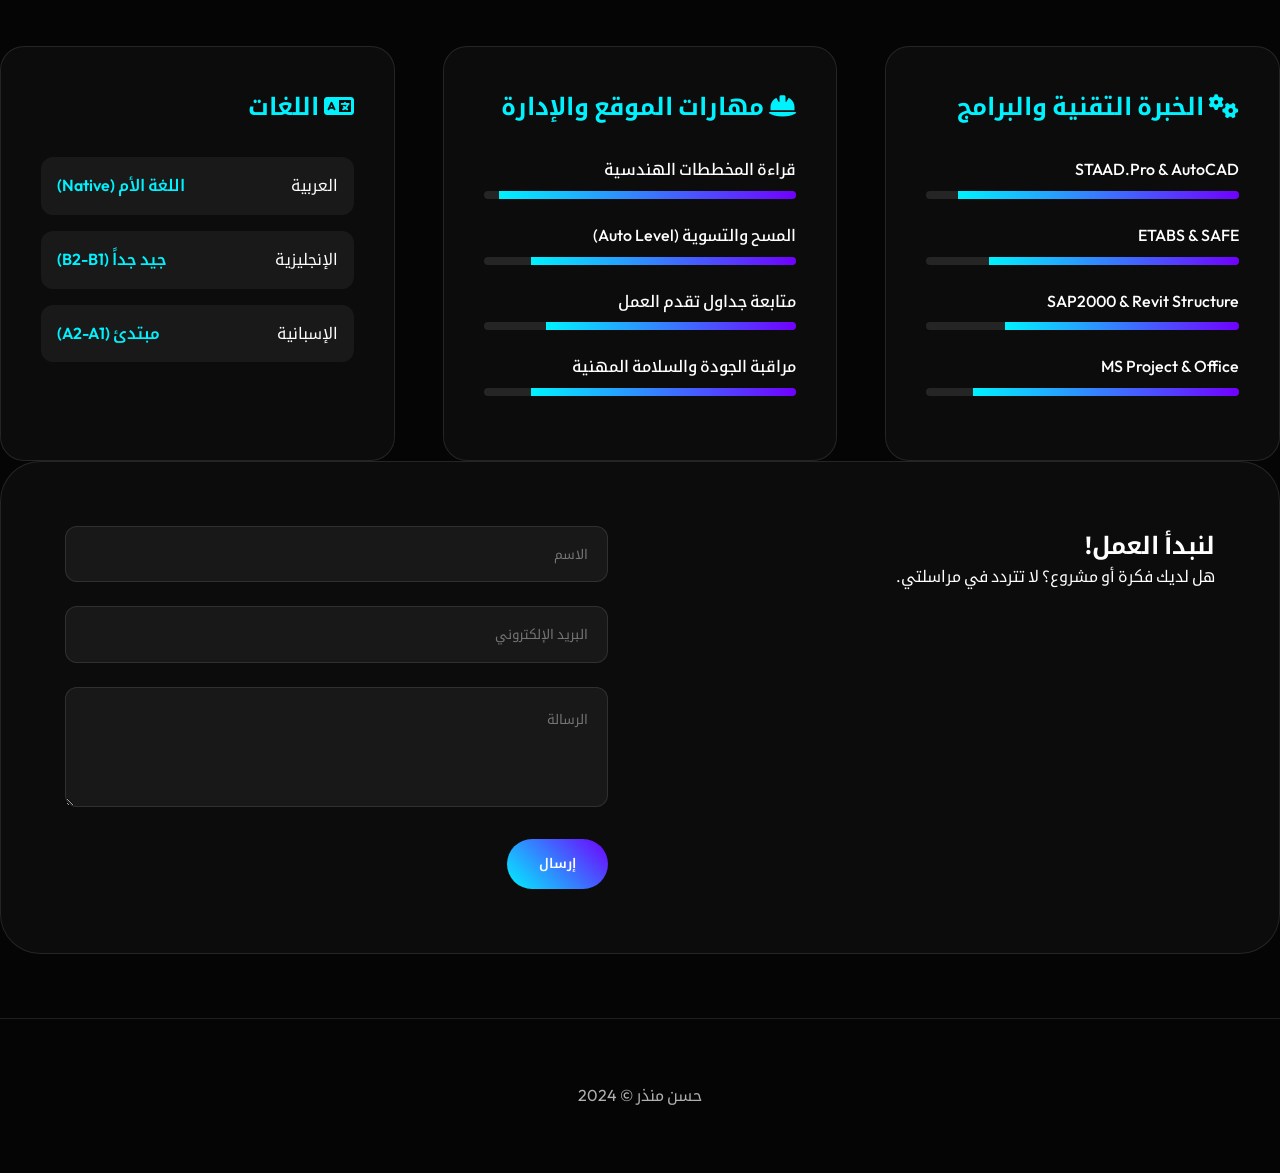
==== commit f9624702: "Add files via upload" ====
--- a/index.html
+++ b/index.html
@@ -26,7 +26,7 @@
             <li><a href="#contact">تواصل معي</a></li>
         </ul>
         <div class="nav-cta">
-            <a href="Hassan_Mundher.pdf" class="btn-primary" download>تحميل الـ CV</a>
+            <button id="cv-btn" class="btn-primary">تحميل الـ CV</button>
         </div>
     </nav>
 
@@ -134,9 +134,10 @@
             <div class="projects-grid">
                 <div class="project-card" data-project="steel_buildings"
                     data-files='["مخططات_الطابق_المتكرر.pdf", "مخطط_الطابق_الأرضي.pdf", "تحليل_إنشائي_STAAD_Pro.std"]'
+                    data-images='["s1.png", "s2.png", "s3.png", "s4.png", "s5.png", "s6.png", "s7.png", "s8.png", "s9.png"]'
                     data-desc="مشروع تصميم مبنى فولاذي مكون من أرضي و3 طوابق متكررة، يتضمن التحليل الإنشائي باستخدام STAAD.Pro والتحقق من الأحمال وفق الكود AISC والمخططات التفصيلية.">
                     <div class="project-image">
-                        <img src="https://images.unsplash.com/photo-1581094794329-c8112a89af12?auto=format&fit=crop&w=800&q=80"
+                        <img src="s1.png"
                             alt="Steel Building">
                         <div class="overlay">
                             <span class="view-btn">عرض التفاصيل والملفات</span>
@@ -167,9 +168,10 @@
                 </div>
 
                 <div class="project-card" data-project="water_tanks" data-files='["مشروع_تصميم_معماري_متكامل.rvt"]'
+                    data-images='["r1.png"]'
                     data-desc="مشروع تصميم معماري متكامل باستخدام برنامج Revit، يركز على توزيع المساحات والجمالية المعمارية مع مراعاة المعايير الهندسية.">
                     <div class="project-image">
-                        <img src="https://images.unsplash.com/photo-1486406146926-c627a92ad1ab?auto=format&fit=crop&w=800&q=80"
+                        <img src="r1.png"
                             alt="Architecture Project">
                         <div class="overlay">
                             <span class="view-btn">عرض التفاصيل والملفات</span>
@@ -320,6 +322,21 @@
         </div>
     </div>
 
+    <!-- CV Modal -->
+    <div id="cv-modal" class="modal">
+        <div class="modal-content cv-modal-content">
+            <span class="close-cv-modal close-modal" style="position: absolute; top: 15px; right: 20px; font-size: 28px; font-weight: bold; cursor: pointer; color: var(--text-color);">&times;</span>
+            <div id="cv-modal-body" style="text-align: center; padding: 2rem 0;">
+                <h2 style="margin-bottom: 1rem;">اختر لغة السيرة الذاتية</h2>
+                <p style="margin-bottom: 2rem; color: var(--text-light);">يرجى تحديد لغة السيرة الذاتية (المتوافقة مع نظام ATS) التي ترغب بتحميلها:</p>
+                <div class="cv-download-options" style="display: flex; gap: 1rem; justify-content: center; flex-wrap: wrap;">
+                    <a href="Hassan_Mundher_CV_AR.pdf" class="btn-primary" download><i class="fas fa-file-pdf"></i> السيرة الذاتية (عربي)</a>
+                    <a href="Hassan_Munther_EN.pdf" class="btn-secondary" download><i class="fas fa-file-pdf"></i> English CV</a>
+                </div>
+            </div>
+        </div>
+    </div>
+
     <script src="script.js"></script>
 </body>
 
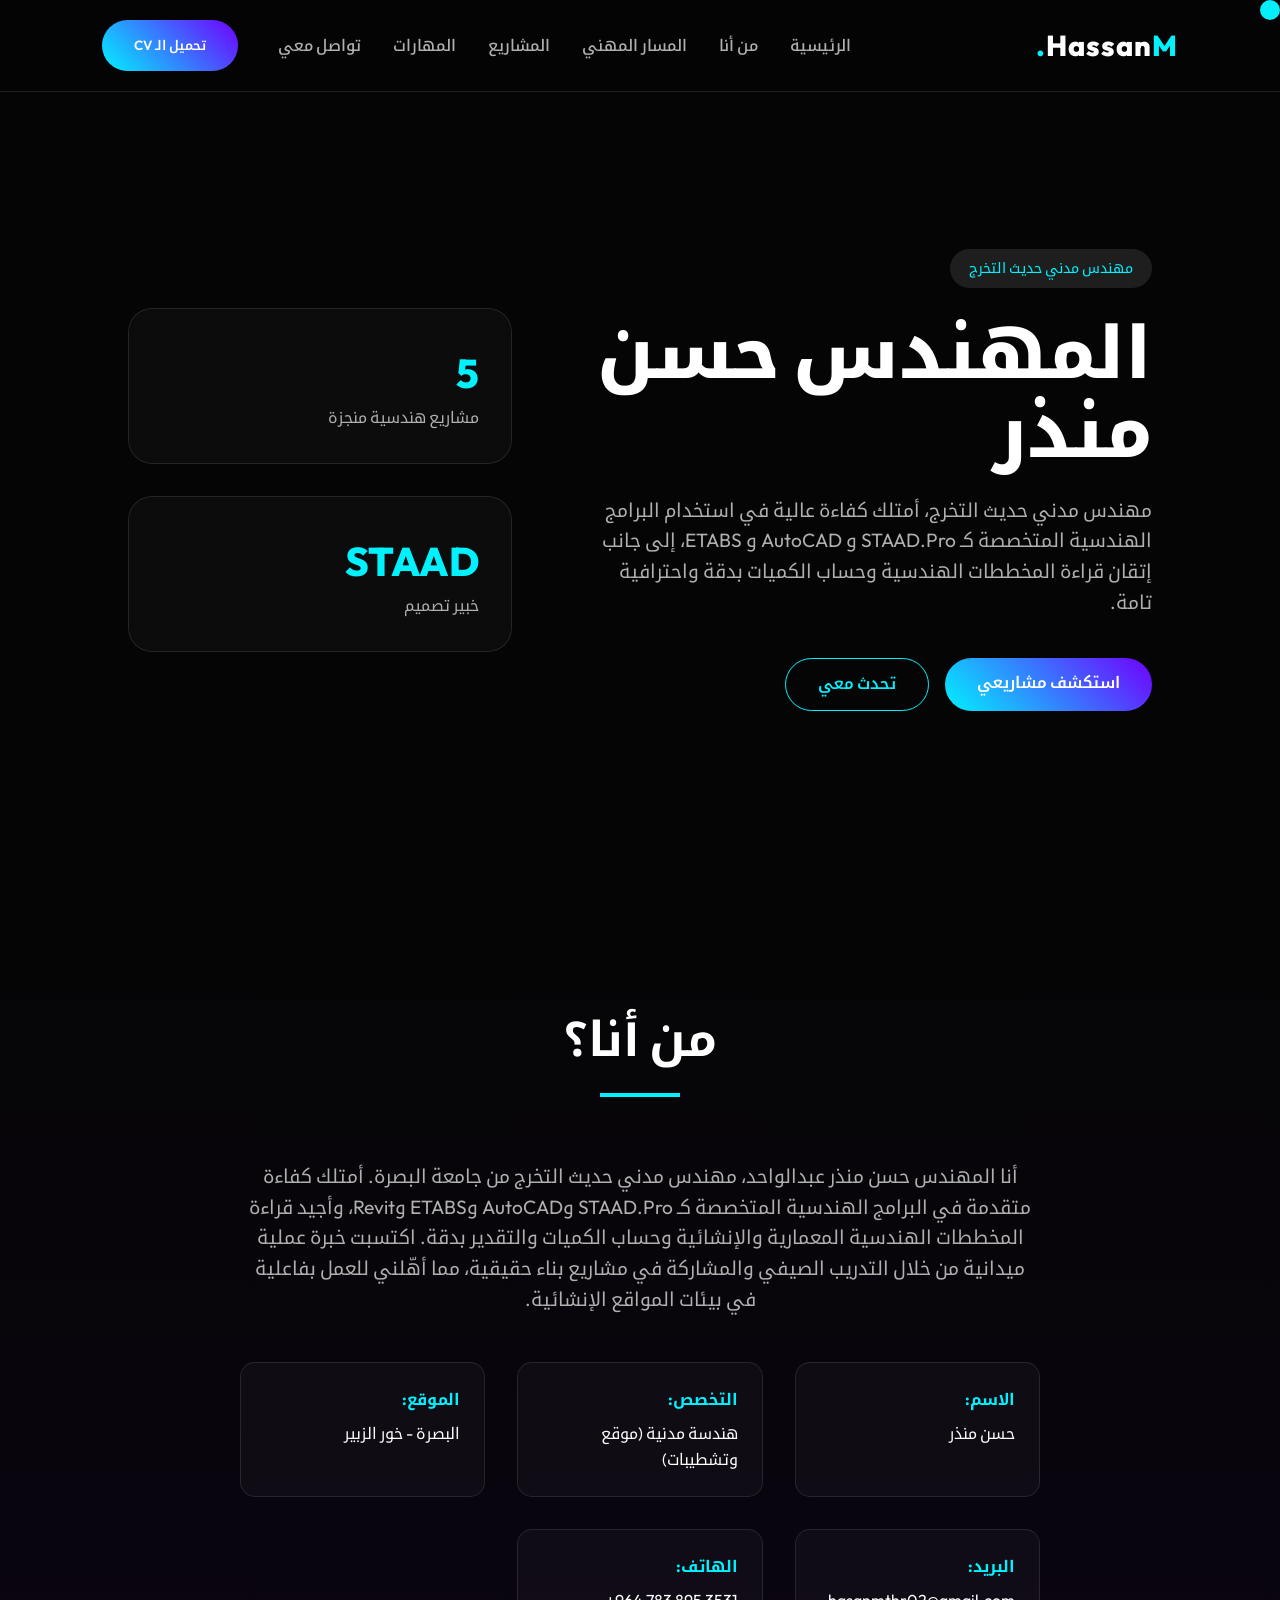
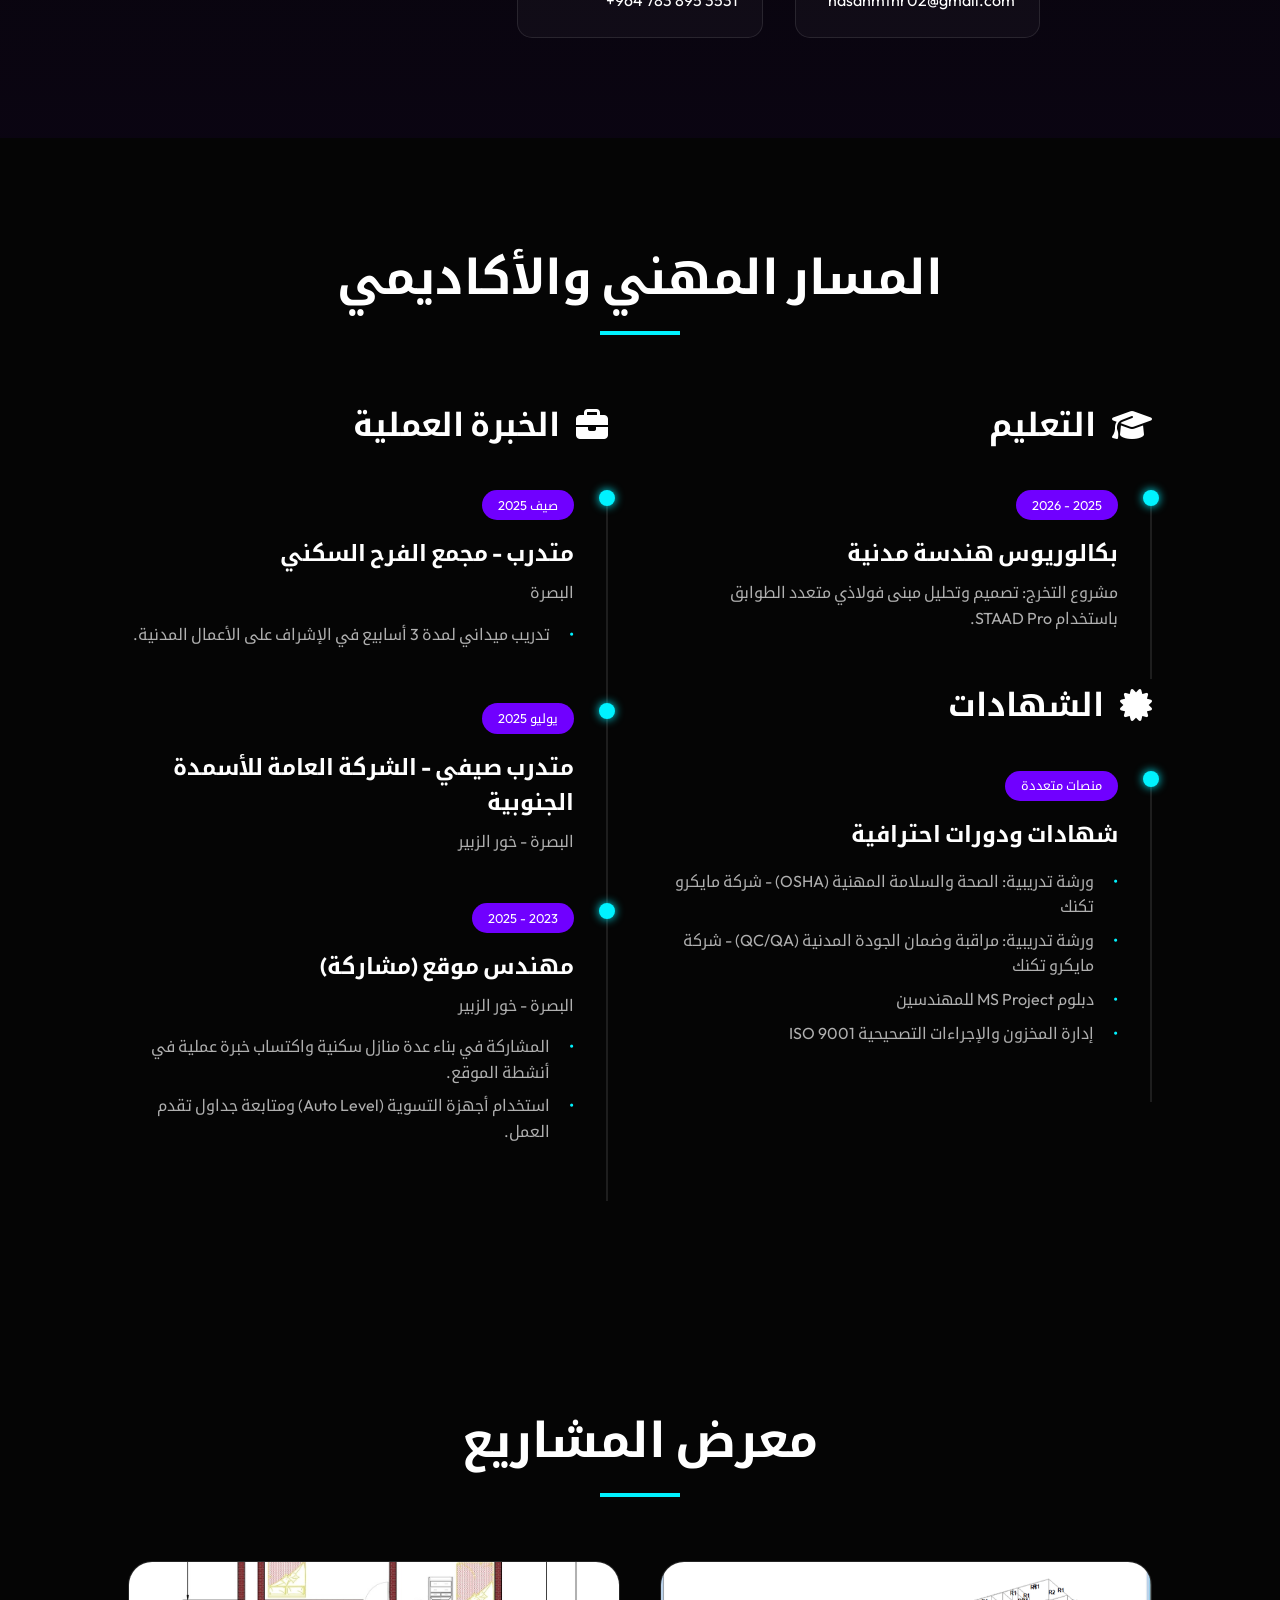
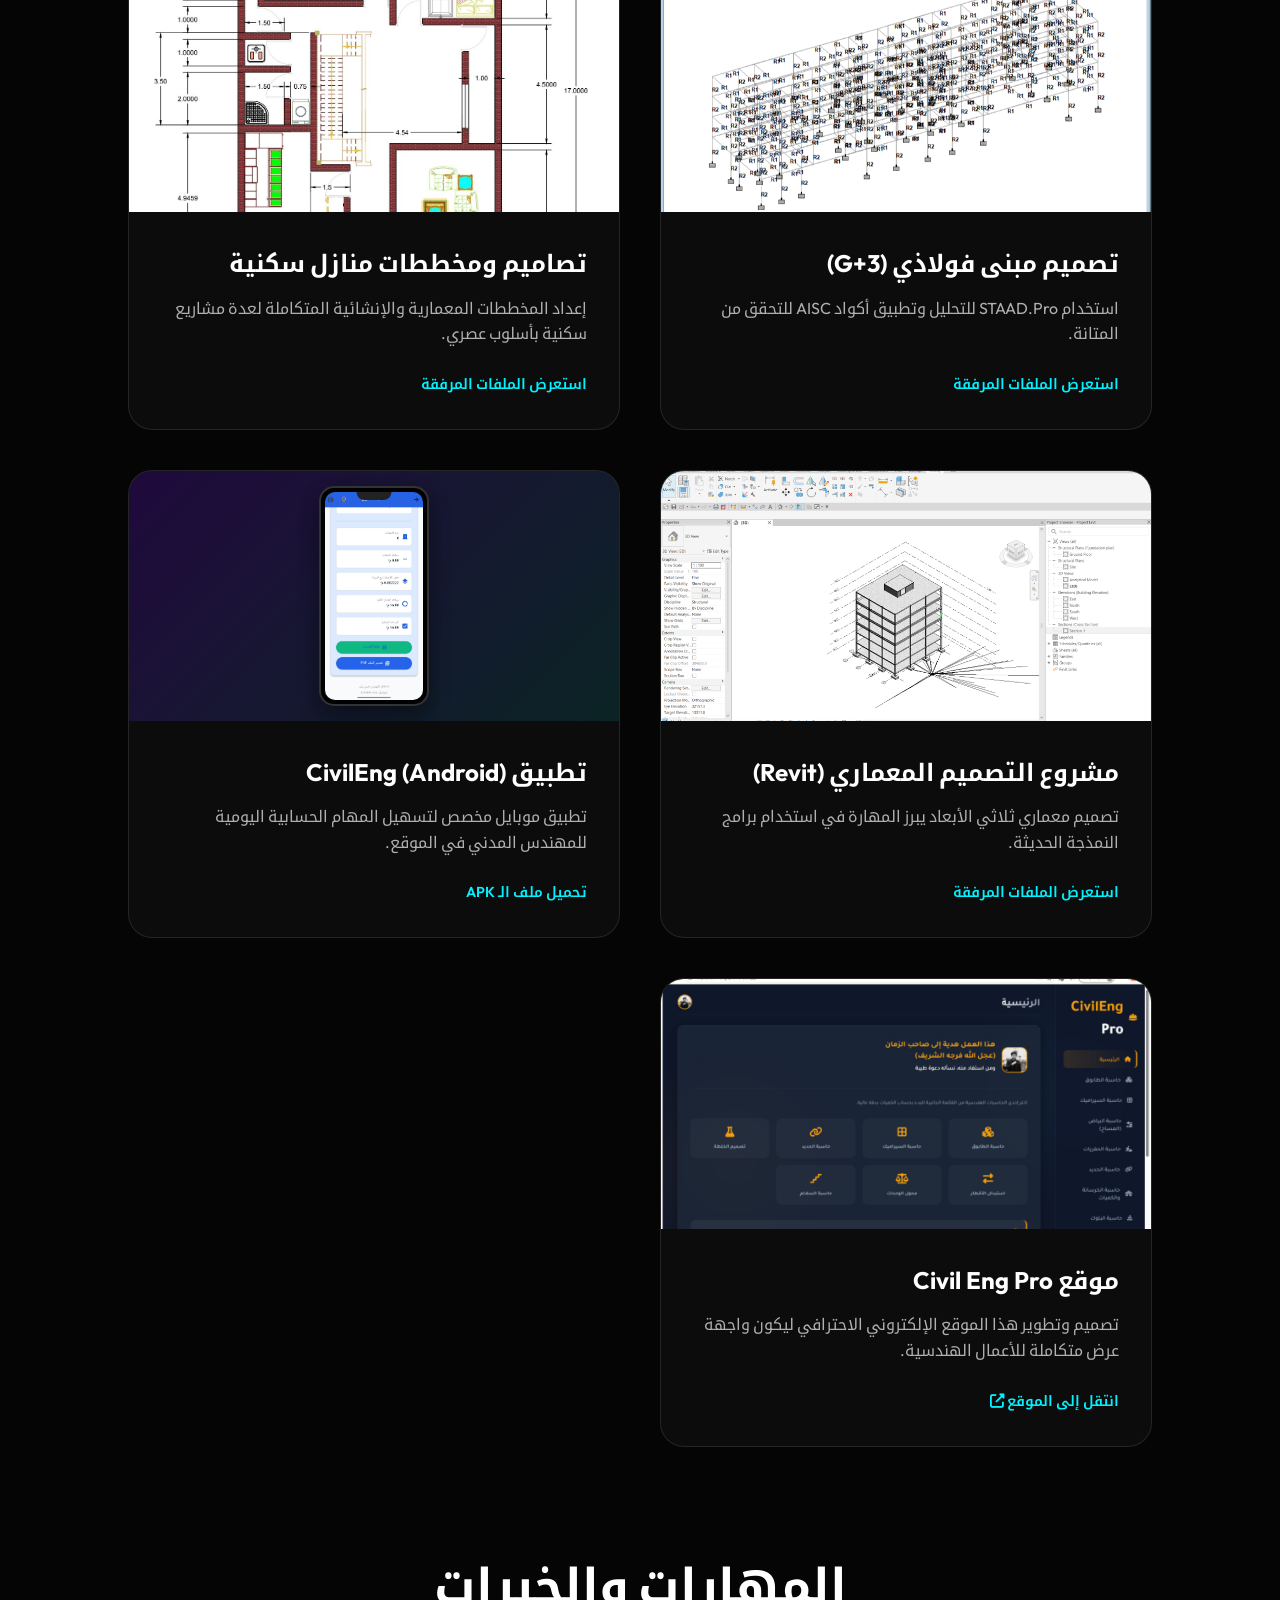
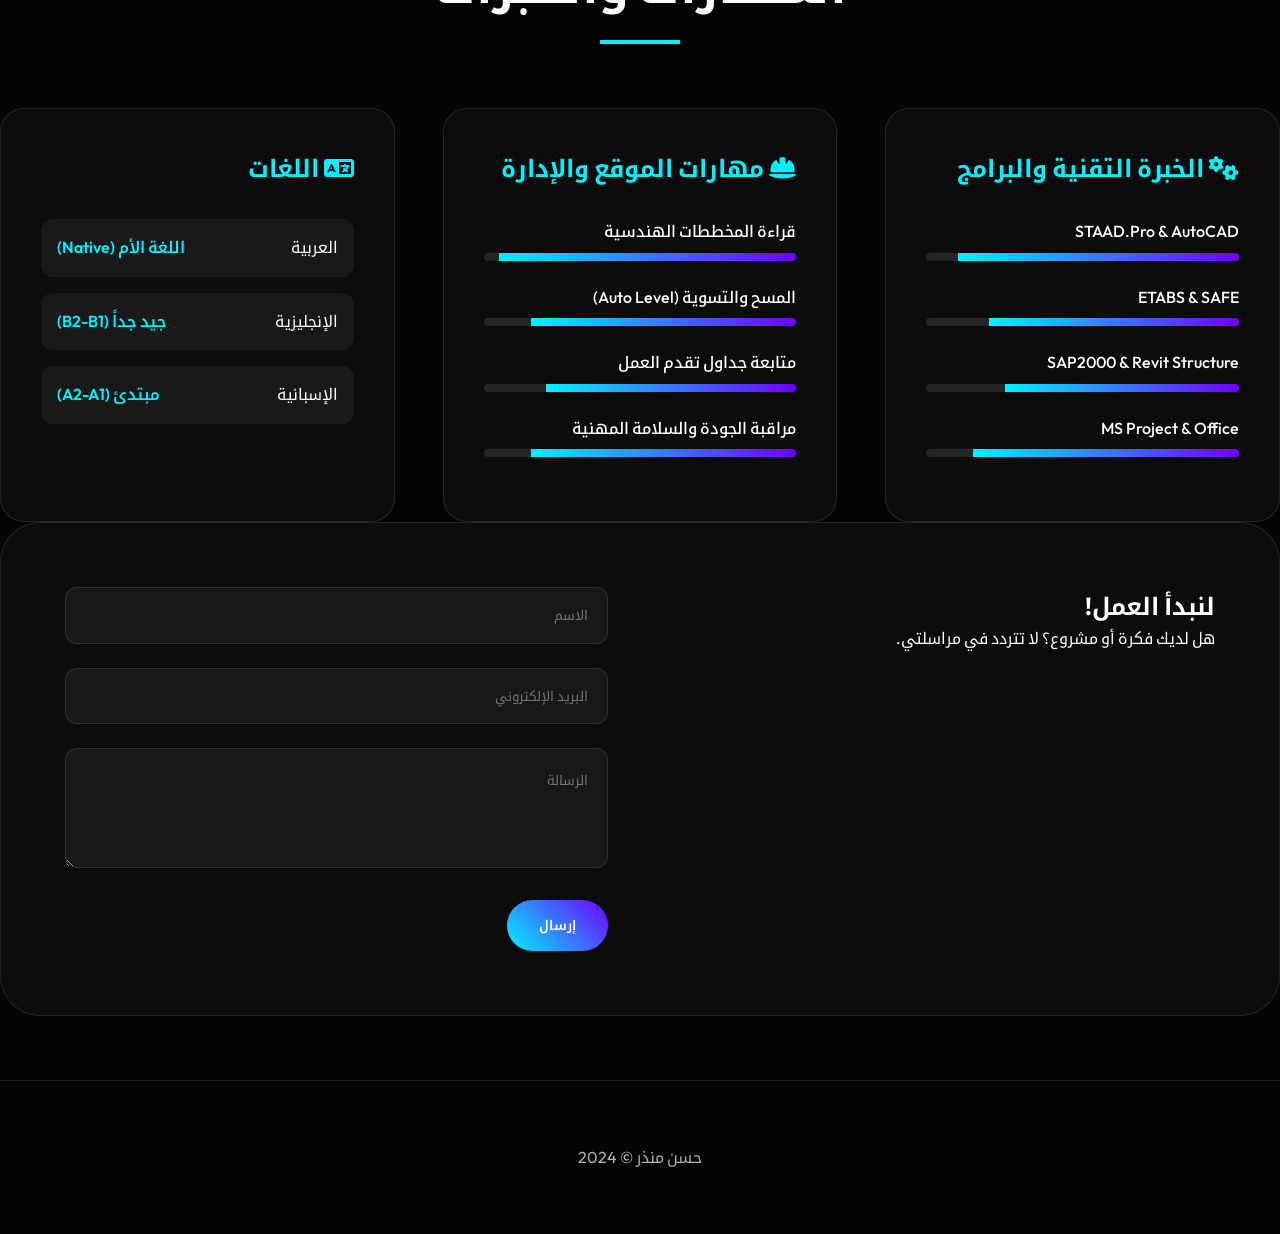
==== commit 1b02f9fe: "Add files via upload" ====
--- a/index.html
+++ b/index.html
@@ -17,26 +17,34 @@
 <body>
     <div class="custom-cursor"></div>
 
-    <nav>
+    <nav id="navbar">
         <div class="logo">Hassan<span>M.</span></div>
-        <ul class="nav-links">
-            <li><a href="#home">الرئيسية</a></li>
-            <li><a href="#projects">المشاريع</a></li>
-            <li><a href="#skills">المهارات</a></li>
-            <li><a href="#contact">تواصل معي</a></li>
-        </ul>
-        <div class="nav-cta">
-            <button id="cv-btn" class="btn-primary">تحميل الـ CV</button>
+        <button class="menu-toggle" id="menu-toggle" aria-label="تبديل القائمة" aria-expanded="false">
+            <i class="fas fa-bars"></i>
+        </button>
+        <div class="nav-menu" id="nav-menu">
+            <ul class="nav-links">
+                <li><a href="#home">الرئيسية</a></li>
+                <li><a href="#about">من أنا</a></li>
+                <li><a href="#resume">المسار المهني</a></li>
+                <li><a href="#projects">المشاريع</a></li>
+                <li><a href="#skills">المهارات</a></li>
+                <li><a href="#contact">تواصل معي</a></li>
+            </ul>
+            <div class="nav-cta">
+                <button id="cv-btn" class="btn-primary">تحميل الـ CV</button>
+            </div>
         </div>
     </nav>
+    <div class="nav-overlay" id="nav-overlay"></div>
 
     <main>
         <section id="home" class="hero">
             <div class="hero-container">
                 <div class="hero-content">
-                    <div class="badge">مهندس مدني</div>
+                    <div class="badge">مهندس مدني حديث التخرج</div>
                     <h1 class="glitch-text">المهندس حسن منذر</h1>
-                    <p>مهندس مدني متخصص في التصميم الإنشائي المتطور والإشراف الميداني. أمتلك مهارة عالية في استخدام الحاسوب والبرامج الهندسية لإنجاز المشاريع بدقة واحترافية.</p>
+                    <p>مهندس مدني حديث التخرج، أمتلك كفاءة عالية في استخدام البرامج الهندسية المتخصصة كـ STAAD.Pro و AutoCAD و ETABS، إلى جانب إتقان قراءة المخططات الهندسية وحساب الكميات بدقة واحترافية تامة.</p>
                     <div class="hero-btns">
                         <a href="#projects" class="btn-primary">استكشف مشاريعي</a>
                         <a href="#contact" class="btn-secondary">تحدث معي</a>
@@ -61,7 +69,7 @@
             </div>
             <div class="about-container">
                 <div class="about-text">
-                    <p>أنا المهندس حسن منذر عبدالواحد، مهندس مدني. أمتلك خبرة عملية في الإشراف على المواقع وأعمال التشطيبات، وأجيد بامتياز استخدام الحاسوب في التصميم والتحليل الإنشائي لتنفيذ المشاريع بكفاءة عالية.</p>
+                    <p>أنا المهندس حسن منذر عبدالواحد، مهندس مدني حديث التخرج من جامعة البصرة. أمتلك كفاءة متقدمة في البرامج الهندسية المتخصصة كـ STAAD.Pro وAutoCAD وETABS وRevit، وأجيد قراءة المخططات الهندسية المعمارية والإنشائية وحساب الكميات والتقدير بدقة. اكتسبت خبرة عملية ميدانية من خلال التدريب الصيفي والمشاركة في مشاريع بناء حقيقية، مما أهّلني للعمل بفاعلية في بيئات المواقع الإنشائية.</p>
                     <div class="about-info">
                         <div class="info-item"><strong>الاسم:</strong> <span>حسن منذر</span></div>
                         <div class="info-item"><strong>التخصص:</strong> <span>هندسة مدنية (موقع وتشطيبات)</span></div>
@@ -138,7 +146,7 @@
                     data-desc="مشروع تصميم مبنى فولاذي مكون من أرضي و3 طوابق متكررة، يتضمن التحليل الإنشائي باستخدام STAAD.Pro والتحقق من الأحمال وفق الكود AISC والمخططات التفصيلية.">
                     <div class="project-image">
                         <img src="s1.png"
-                            alt="Steel Building">
+                            alt="Steel Building" id="staad-slideshow">
                         <div class="overlay">
                             <span class="view-btn">عرض التفاصيل والملفات</span>
                         </div>
@@ -327,11 +335,10 @@
         <div class="modal-content cv-modal-content">
             <span class="close-cv-modal close-modal" style="position: absolute; top: 15px; right: 20px; font-size: 28px; font-weight: bold; cursor: pointer; color: var(--text-color);">&times;</span>
             <div id="cv-modal-body" style="text-align: center; padding: 2rem 0;">
-                <h2 style="margin-bottom: 1rem;">اختر لغة السيرة الذاتية</h2>
-                <p style="margin-bottom: 2rem; color: var(--text-light);">يرجى تحديد لغة السيرة الذاتية (المتوافقة مع نظام ATS) التي ترغب بتحميلها:</p>
+                <h2 style="margin-bottom: 1rem;">تحميل السيرة الذاتية</h2>
+                <p style="margin-bottom: 2rem; color: var(--text-light);">اضغط على الزر بالأسفل لتحميل السيرة الذاتية للمهندس حسن منذر.</p>
                 <div class="cv-download-options" style="display: flex; gap: 1rem; justify-content: center; flex-wrap: wrap;">
-                    <a href="Hassan_Mundher_CV_AR.pdf" class="btn-primary" download><i class="fas fa-file-pdf"></i> السيرة الذاتية (عربي)</a>
-                    <a href="Hassan_Munther_EN.pdf" class="btn-secondary" download><i class="fas fa-file-pdf"></i> English CV</a>
+                    <a href="Hassan_Munther.pdf" class="btn-primary" download><i class="fas fa-file-pdf"></i> تحميل السيرة الذاتية</a>
                 </div>
             </div>
         </div>
--- a/style.css
+++ b/style.css
@@ -9,11 +9,17 @@
     --transition: all 0.4s cubic-bezier(0.4, 0, 0.2, 1);
 }
 
+html {
+    scroll-behavior: smooth;
+    overflow-x: hidden;
+}
+
 * {
     margin: 0;
     padding: 0;
     box-sizing: border-box;
     font-family: 'Outfit', 'Noto Kufi Arabic', sans-serif;
+    -webkit-tap-highlight-color: transparent;
 }
 
 body {
@@ -21,6 +27,8 @@
     color: var(--text-primary);
     overflow-x: hidden;
     line-height: 1.6;
+    width: 100%;
+    position: relative;
 }
 
 /* Custom Cursor */
@@ -36,35 +44,50 @@
     transition: transform 0.1s ease;
 }
 
+@media (hover: none), (pointer: coarse), (max-width: 992px) {
+    .custom-cursor {
+        display: none !important;
+    }
+}
+
 /* Navigation */
 nav {
     display: flex;
     justify-content: space-between;
     align-items: center;
-    padding: 2rem 10%;
+    padding: 1.25rem 8%;
     position: fixed;
     width: 100%;
     top: 0;
     z-index: 1000;
-    background: rgba(5, 5, 5, 0.8);
-    backdrop-filter: blur(10px);
+    background: rgba(5, 5, 5, 0.85);
+    backdrop-filter: blur(12px);
+    -webkit-backdrop-filter: blur(12px);
     border-bottom: 1px solid var(--glass-border);
+    transition: var(--transition);
 }
 
 .logo {
     font-size: 1.8rem;
     font-weight: 800;
     letter-spacing: 1px;
+    z-index: 1002;
 }
 
 .logo span {
     color: var(--accent-color);
+}
+
+.nav-menu {
+    display: flex;
+    align-items: center;
+    gap: 2.5rem;
 }
 
 .nav-links {
     display: flex;
     list-style: none;
-    gap: 3rem;
+    gap: 2rem;
 }
 
 .nav-links a {
@@ -72,10 +95,53 @@
     color: var(--text-secondary);
     font-weight: 500;
     transition: var(--transition);
+    position: relative;
+    padding: 0.3rem 0;
 }
 
 .nav-links a:hover {
     color: var(--accent-color);
+}
+
+.menu-toggle {
+    display: none;
+    background: rgba(255, 255, 255, 0.05);
+    border: 1px solid var(--glass-border);
+    color: var(--text-primary);
+    font-size: 1.3rem;
+    cursor: pointer;
+    padding: 0.5rem 0.8rem;
+    border-radius: 12px;
+    transition: var(--transition);
+    z-index: 1002;
+    align-items: center;
+    justify-content: center;
+}
+
+.menu-toggle:hover,
+.menu-toggle:focus-visible {
+    border-color: var(--accent-color);
+    color: var(--accent-color);
+}
+
+.nav-overlay {
+    position: fixed;
+    top: 0;
+    left: 0;
+    width: 100%;
+    height: 100%;
+    background: rgba(0, 0, 0, 0.7);
+    backdrop-filter: blur(6px);
+    -webkit-backdrop-filter: blur(6px);
+    z-index: 999;
+    opacity: 0;
+    visibility: hidden;
+    transition: all 0.3s ease;
+}
+
+.nav-overlay.active {
+    opacity: 1;
+    visibility: visible;
 }
 
 /* Buttons */
@@ -90,6 +156,7 @@
     border: none;
     display: inline-block;
     cursor: pointer;
+    text-align: center;
 }
 
 .btn-primary:hover {
@@ -105,7 +172,9 @@
     text-decoration: none;
     font-weight: 600;
     transition: var(--transition);
-    margin-right: 1rem;
+    display: inline-block;
+    cursor: pointer;
+    text-align: center;
 }
 
 .btn-secondary:hover {
@@ -113,12 +182,19 @@
     color: var(--bg-color);
 }
 
+.hero-btns {
+    display: flex;
+    gap: 1rem;
+    flex-wrap: wrap;
+}
+
 /* Hero Section */
 .hero {
-    height: 100vh;
+    min-height: 100vh;
+    min-height: 100dvh;
     display: flex;
     align-items: center;
-    padding: 0 10%;
+    padding: 120px 10% 60px;
     position: relative;
     background: linear-gradient(rgba(5, 5, 5, 0.85), rgba(5, 5, 5, 0.85)), url('https://images.unsplash.com/photo-1503387762-592deb58ef4e?auto=format&fit=crop&w=1920&q=80');
     background-size: cover;
@@ -329,7 +405,7 @@
 
 .projects-grid {
     display: grid;
-    grid-template-columns: repeat(auto-fit, minmax(350px, 1fr));
+    grid-template-columns: repeat(auto-fit, minmax(min(100%, 350px), 1fr));
     gap: 2.5rem;
 }
 
@@ -464,7 +540,7 @@
 /* Skills */
 .skills-grid {
     display: grid;
-    grid-template-columns: repeat(auto-fit, minmax(300px, 1fr));
+    grid-template-columns: repeat(auto-fit, minmax(min(100%, 300px), 1fr));
     gap: 3rem;
 }
 
@@ -689,10 +765,407 @@
     border-color: var(--accent-color);
 }
 
-@media (max-width: 968px) {
+/* ==========================================================================
+   RESPONSIVE DESIGN & MOBILE OPTIMIZATIONS
+   ========================================================================== */
+
+/* Tablets & Medium Screens (max-width: 1024px) */
+@media (max-width: 1024px) {
+    nav {
+        padding: 1.25rem 5%;
+    }
+    
+    .hero {
+        padding: 120px 5% 60px;
+    }
+
+    .hero-container {
+        gap: 3rem;
+    }
+
+    .hero-content h1 {
+        font-size: 3.5rem;
+    }
+
+    .about, .resume, .projects, .skills {
+        padding: 80px 5%;
+    }
+
+    .contact {
+        padding: 60px 5%;
+    }
+
+    .contact-container {
+        gap: 3rem;
+        padding: 3rem 2rem;
+    }
+}
+
+/* Mobile Devices & Tablets (max-width: 850px) */
+@media (max-width: 850px) {
+    /* Navigation Bar & Mobile Drawer */
+    nav {
+        padding: 1rem 5%;
+    }
+
+    .menu-toggle {
+        display: flex;
+    }
+
+    .nav-menu {
+        position: fixed;
+        top: 0;
+        right: -100%;
+        width: 82%;
+        max-width: 340px;
+        height: 100vh;
+        height: 100dvh;
+        background: rgba(10, 10, 15, 0.97);
+        backdrop-filter: blur(25px);
+        -webkit-backdrop-filter: blur(25px);
+        flex-direction: column;
+        justify-content: flex-start;
+        align-items: stretch;
+        padding: 5.5rem 2rem 2.5rem;
+        border-left: 1px solid var(--glass-border);
+        transition: right 0.35s cubic-bezier(0.4, 0, 0.2, 1);
+        box-shadow: -10px 0 40px rgba(0, 0, 0, 0.8);
+        z-index: 1001;
+        overflow-y: auto;
+        gap: 2rem;
+    }
+
+    .nav-menu.active {
+        right: 0;
+    }
+
+    .nav-links {
+        flex-direction: column;
+        width: 100%;
+        gap: 0.5rem;
+        text-align: right;
+    }
+
+    .nav-links a {
+        font-size: 1.15rem;
+        display: block;
+        padding: 0.85rem 0.5rem;
+        border-bottom: 1px solid rgba(255, 255, 255, 0.05);
+        color: var(--text-primary);
+    }
+
+    .nav-links a:hover {
+        color: var(--accent-color);
+        padding-right: 0.5rem;
+    }
+
+    .nav-cta {
+        width: 100%;
+        margin-top: 0.5rem;
+    }
+
+    .nav-cta button {
+        width: 100%;
+        padding: 0.9rem;
+        font-size: 1rem;
+    }
+
+    /* Hero Section */
+    .hero {
+        min-height: auto;
+        padding: 110px 5% 50px;
+        background-attachment: scroll; /* Prevents lag/glitches on mobile */
+    }
+
+    .hero-container {
+        grid-template-columns: 1fr;
+        gap: 2.5rem;
+        text-align: center;
+    }
+
+    .hero-content h1 {
+        font-size: clamp(2.3rem, 7.5vw, 3.2rem);
+        margin-bottom: 1rem;
+    }
+
+    .hero-content p {
+        font-size: 1.05rem;
+        margin: 0 auto 2rem;
+        max-width: 100%;
+    }
+
+    .hero-btns {
+        justify-content: center;
+        width: 100%;
+    }
+
+    .hero-btns .btn-primary,
+    .hero-btns .btn-secondary {
+        min-width: 160px;
+    }
+
+    .hero-visual {
+        flex-direction: row;
+        justify-content: center;
+        gap: 1.25rem;
+    }
+
+    .stat-card {
+        flex: 1;
+        padding: 1.5rem 1rem;
+        text-align: center;
+    }
+
+    .stat-card:hover {
+        transform: translateY(-5px);
+    }
+
+    .stat-card .number {
+        font-size: 2.2rem;
+    }
+
+    /* Section Titles */
+    .section-title {
+        margin-bottom: 2.5rem;
+    }
+
+    .section-title h2 {
+        font-size: clamp(2rem, 6vw, 2.5rem);
+    }
+
+    /* About Section */
+    .about {
+        padding: 60px 5%;
+    }
+
+    .about-text p {
+        font-size: 1.05rem;
+        margin-bottom: 2rem;
+    }
+
+    .about-info {
+        grid-template-columns: 1fr;
+        gap: 1rem;
+    }
+
+    .info-item {
+        padding: 1.2rem;
+        word-break: break-word;
+    }
+
+    /* Resume Section */
+    .resume {
+        padding: 60px 5%;
+    }
+
+    .resume-grid {
+        grid-template-columns: 1fr;
+        gap: 2.5rem;
+    }
+
+    .resume-title {
+        font-size: 1.6rem;
+        margin-bottom: 1.75rem;
+    }
+
+    .resume-item {
+        padding-right: 1.5rem;
+        padding-bottom: 2rem;
+    }
+
+    .resume-item::before {
+        right: -8px;
+        width: 14px;
+        height: 14px;
+    }
+
+    .resume-item h4 {
+        font-size: 1.25rem;
+    }
+
+    /* Projects Section */
+    .projects {
+        padding: 60px 5%;
+    }
+
+    .projects-grid {
+        grid-template-columns: 1fr;
+        gap: 2rem;
+    }
+
+    .project-image {
+        height: 220px;
+    }
+
+    .project-details {
+        padding: 1.5rem 1.25rem;
+    }
+
+    .project-details h3 {
+        font-size: 1.35rem;
+    }
+
+    /* Skills Section */
+    .skills {
+        padding: 60px 5%;
+    }
+
+    .skills-grid {
+        grid-template-columns: 1fr;
+        gap: 2rem;
+    }
+
+    .skills-category {
+        padding: 1.75rem 1.25rem;
+        border-radius: 20px;
+    }
+
+    .skills-category h3 {
+        font-size: 1.35rem;
+        margin-bottom: 1.5rem;
+    }
+
+    /* Contact Section */
+    .contact {
+        padding: 60px 5%;
+    }
+
+    .contact-container {
+        grid-template-columns: 1fr;
+        gap: 2rem;
+        padding: 2.25rem 1.25rem;
+        border-radius: 24px;
+    }
+
+    .contact-info h2 {
+        font-size: 2.2rem;
+        margin-bottom: 0.75rem;
+    }
+
+    .contact-info p {
+        font-size: 1.05rem;
+    }
+
+    .contact-form input,
+    .contact-form textarea {
+        font-size: 16px; /* Essential to prevent iOS Safari auto-zoom */
+        padding: 1rem;
+        margin-bottom: 1.2rem;
+    }
+
+    .contact-form button {
+        width: 100%;
+        padding: 1rem;
+        font-size: 1.05rem;
+    }
+
+    /* Footer */
+    footer {
+        padding: 2.5rem 5%;
+        margin-top: 2rem;
+    }
+
+    /* Modals for Mobile */
     .modal-content {
-        width: 95%;
-        padding: 1.5rem;
-        margin: 10% auto;
-    }
-}
+        width: 92%;
+        max-width: 500px;
+        padding: 2rem 1.25rem;
+        margin: 20px auto;
+        border-radius: 20px;
+    }
+
+    .close-modal {
+        font-size: 2.2rem;
+        line-height: 1;
+        padding: 0.2rem;
+    }
+
+    #modal-body h2 {
+        font-size: 1.7rem;
+        margin-bottom: 1rem;
+    }
+
+    #modal-body p {
+        font-size: 1rem;
+        margin-bottom: 1.5rem;
+    }
+
+    .modal-gallery {
+        grid-template-columns: repeat(auto-fit, minmax(130px, 1fr));
+        gap: 0.8rem;
+    }
+
+    .file-item {
+        padding: 0.9rem;
+    }
+
+    .file-info {
+        font-size: 0.9rem;
+        word-break: break-all;
+    }
+
+    /* CV Modal */
+    .cv-modal-content {
+        padding: 2rem 1.25rem !important;
+    }
+
+    .cv-download-options {
+        flex-direction: column;
+        width: 100%;
+        gap: 0.8rem !important;
+    }
+
+    .cv-download-options a {
+        width: 100%;
+        text-align: center;
+        padding: 0.9rem 1rem !important;
+    }
+}
+
+/* Extra Small Mobile Screens (max-width: 480px) */
+@media (max-width: 480px) {
+    .logo {
+        font-size: 1.5rem;
+    }
+
+    .hero-content h1 {
+        font-size: 2.2rem;
+    }
+
+    .hero-btns {
+        flex-direction: column;
+    }
+
+    .hero-btns .btn-primary,
+    .hero-btns .btn-secondary {
+        width: 100%;
+        margin-right: 0;
+    }
+
+    .hero-visual {
+        flex-direction: column;
+    }
+
+    .stat-card {
+        width: 100%;
+    }
+
+    .badge {
+        font-size: 0.8rem;
+        padding: 0.4rem 1rem;
+    }
+
+    .section-title h2 {
+        font-size: 1.9rem;
+    }
+
+    .language-item {
+        flex-direction: column;
+        gap: 0.3rem;
+        text-align: right;
+    }
+
+    .modal-gallery {
+        grid-template-columns: 1fr;
+    }
+}
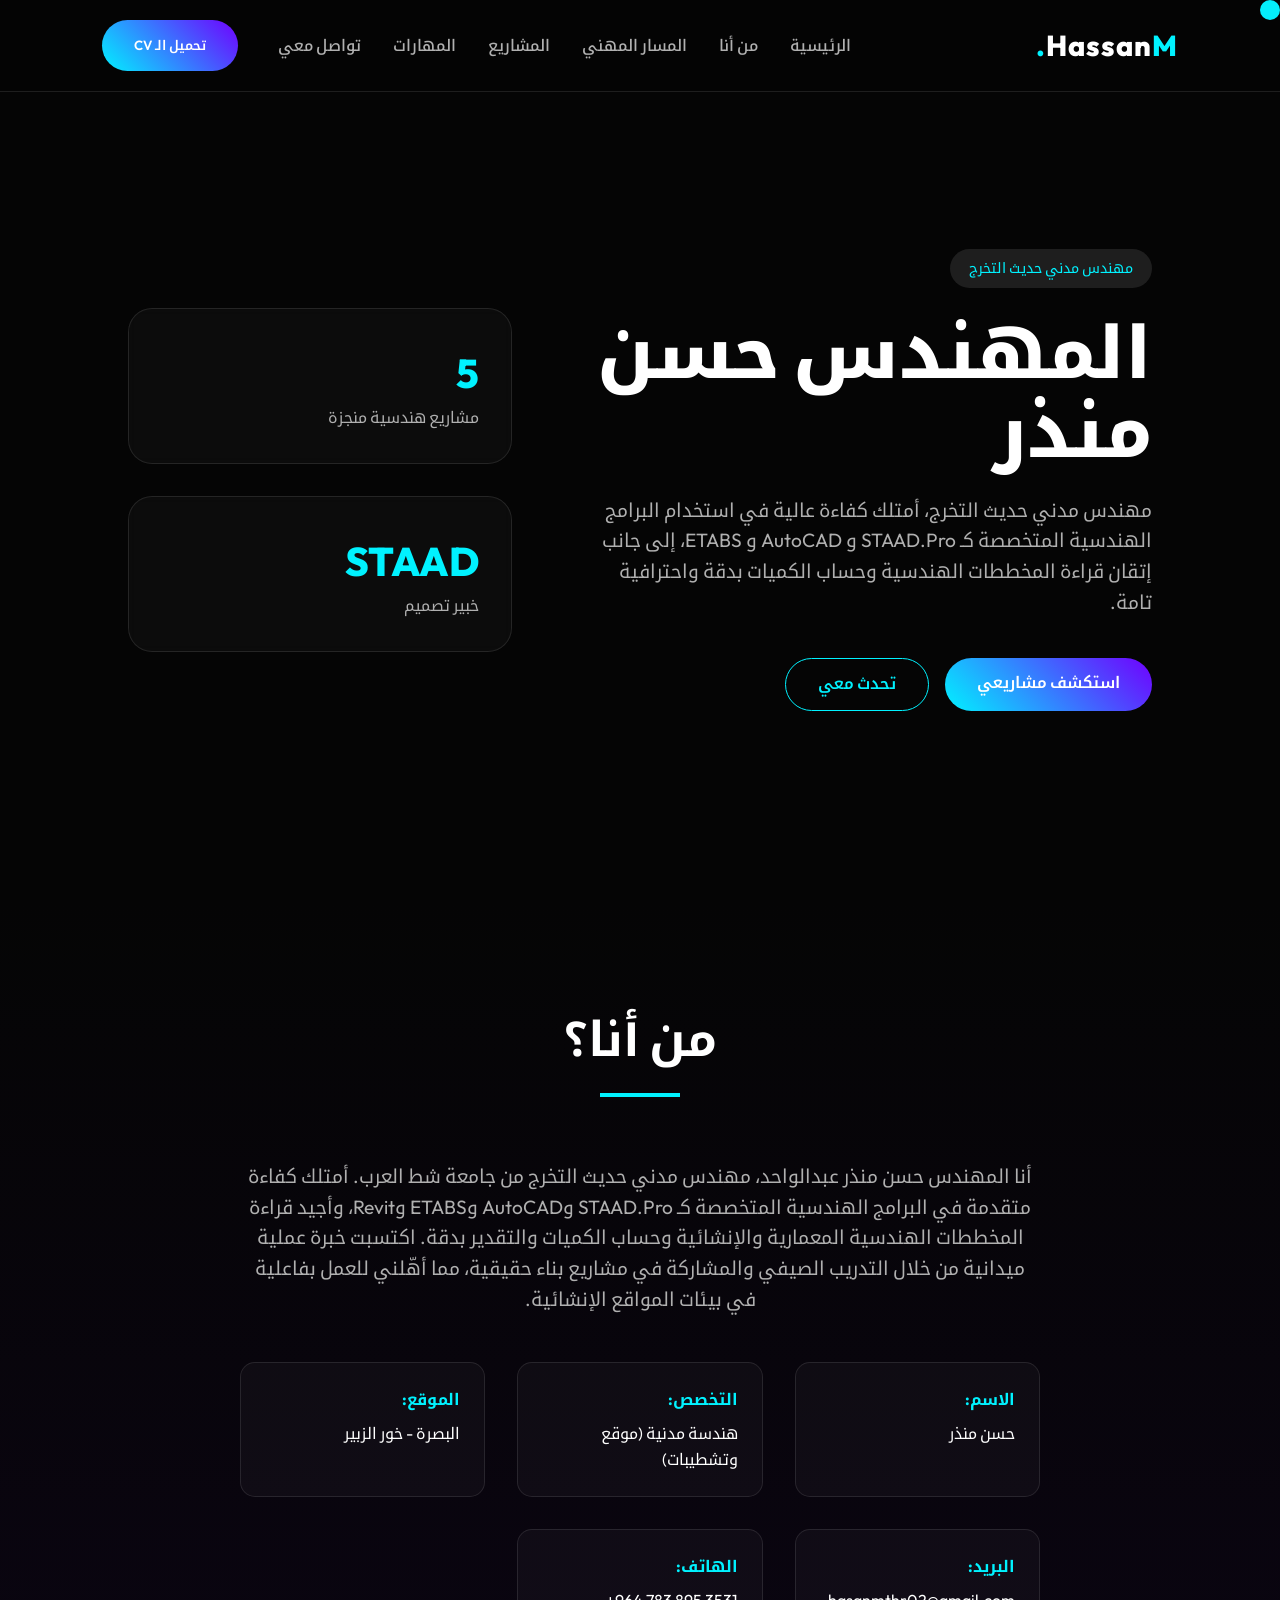
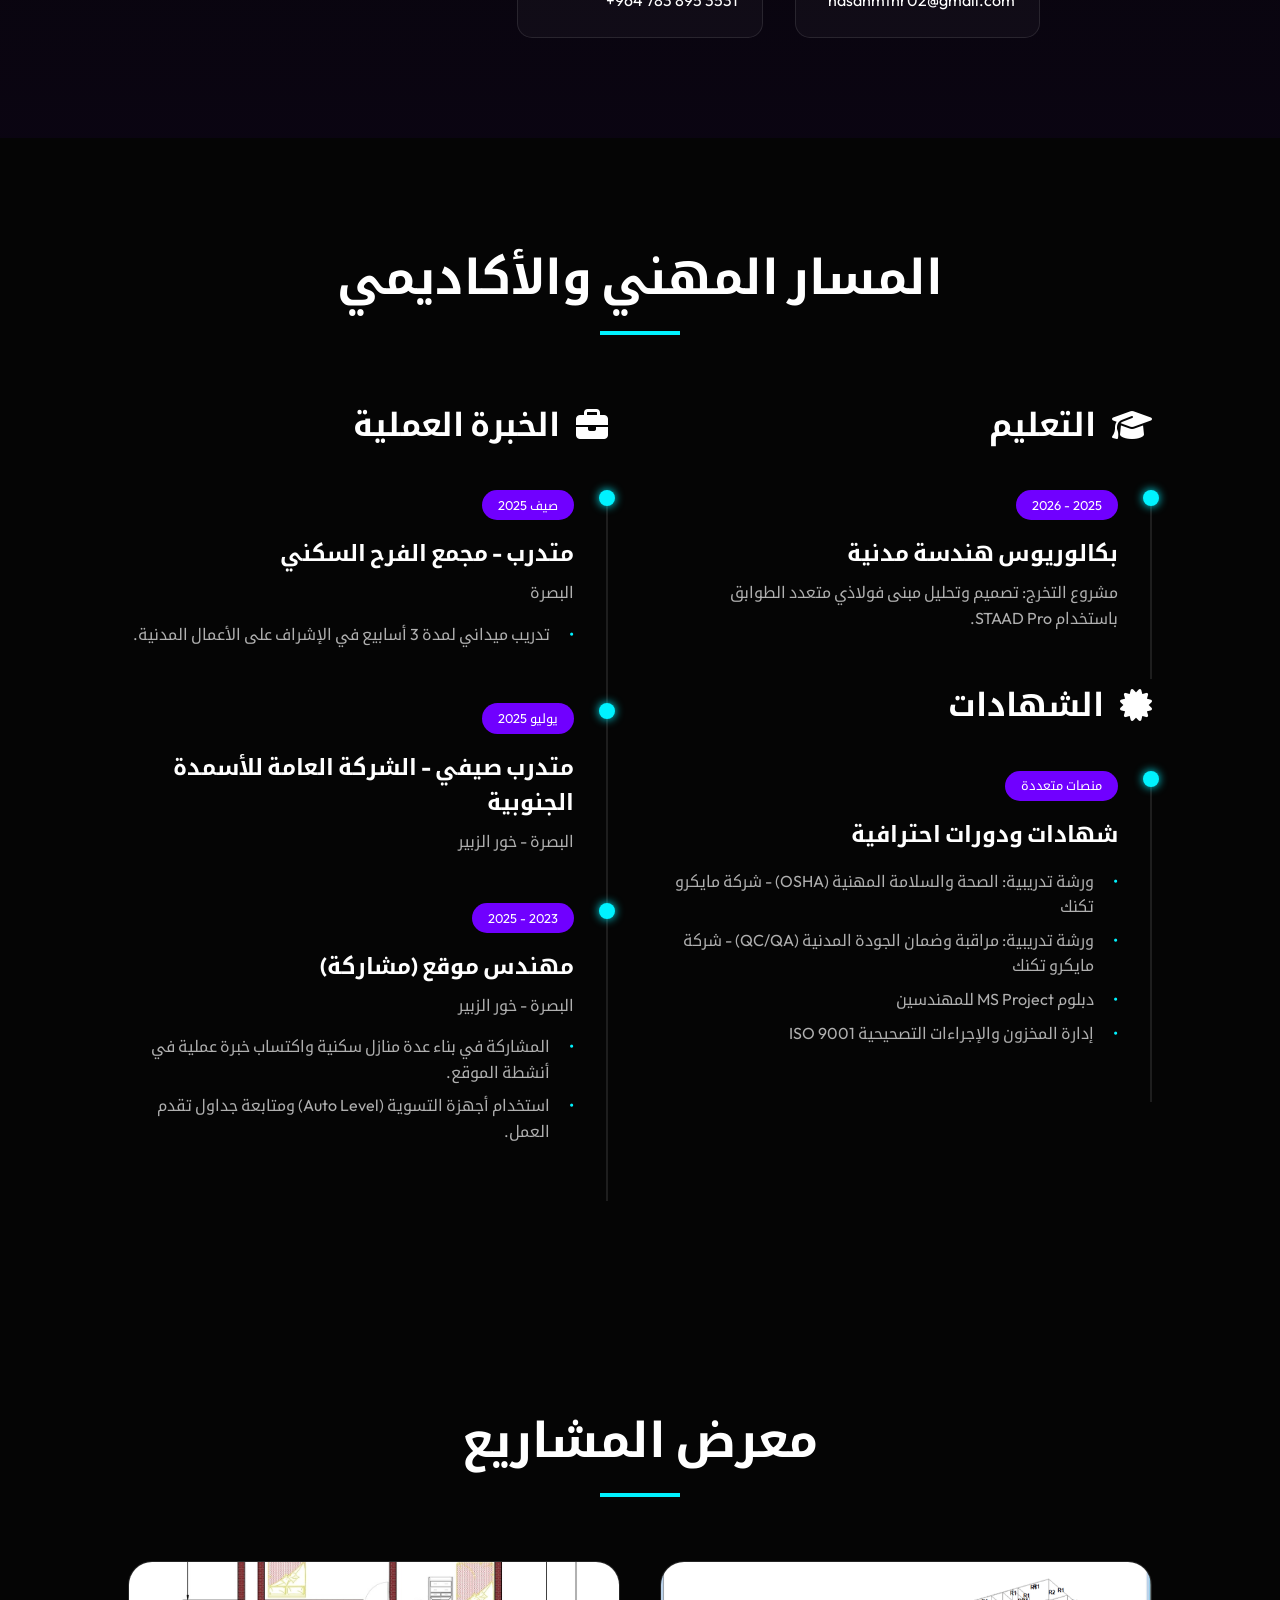
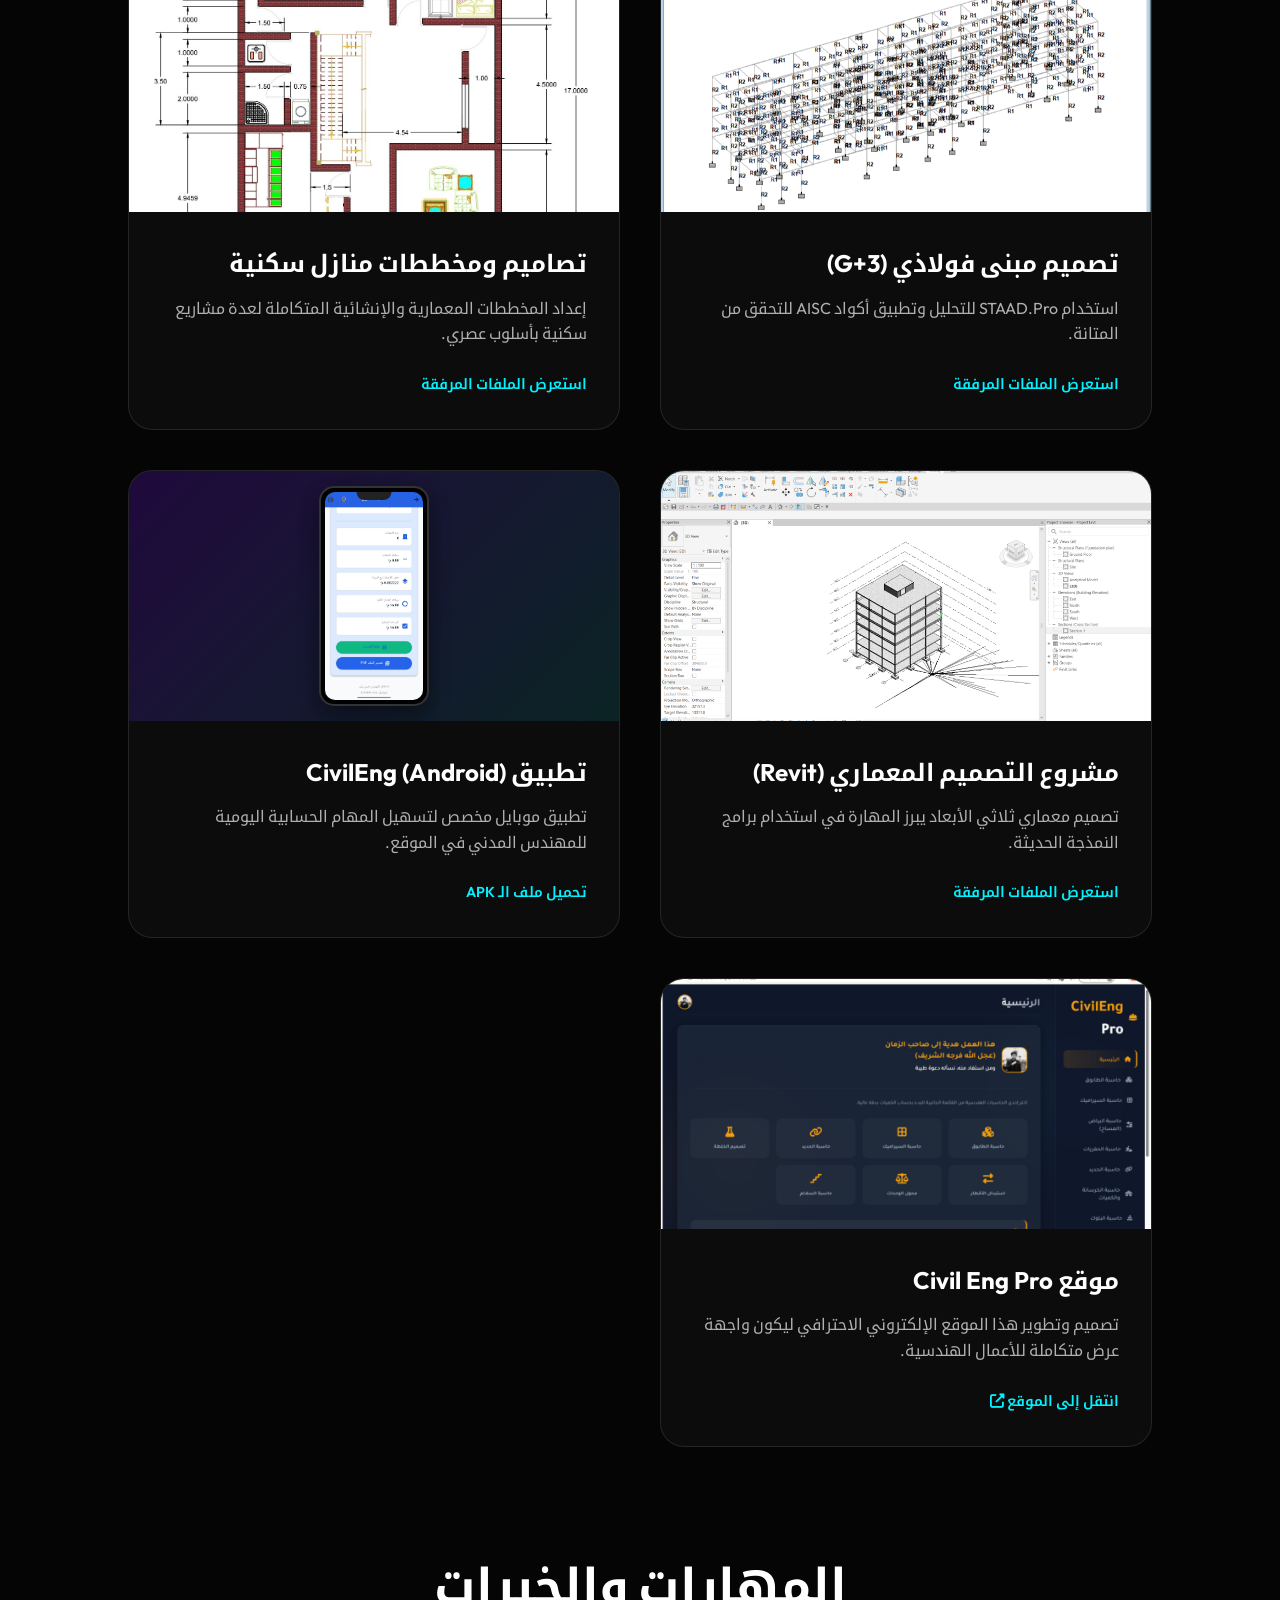
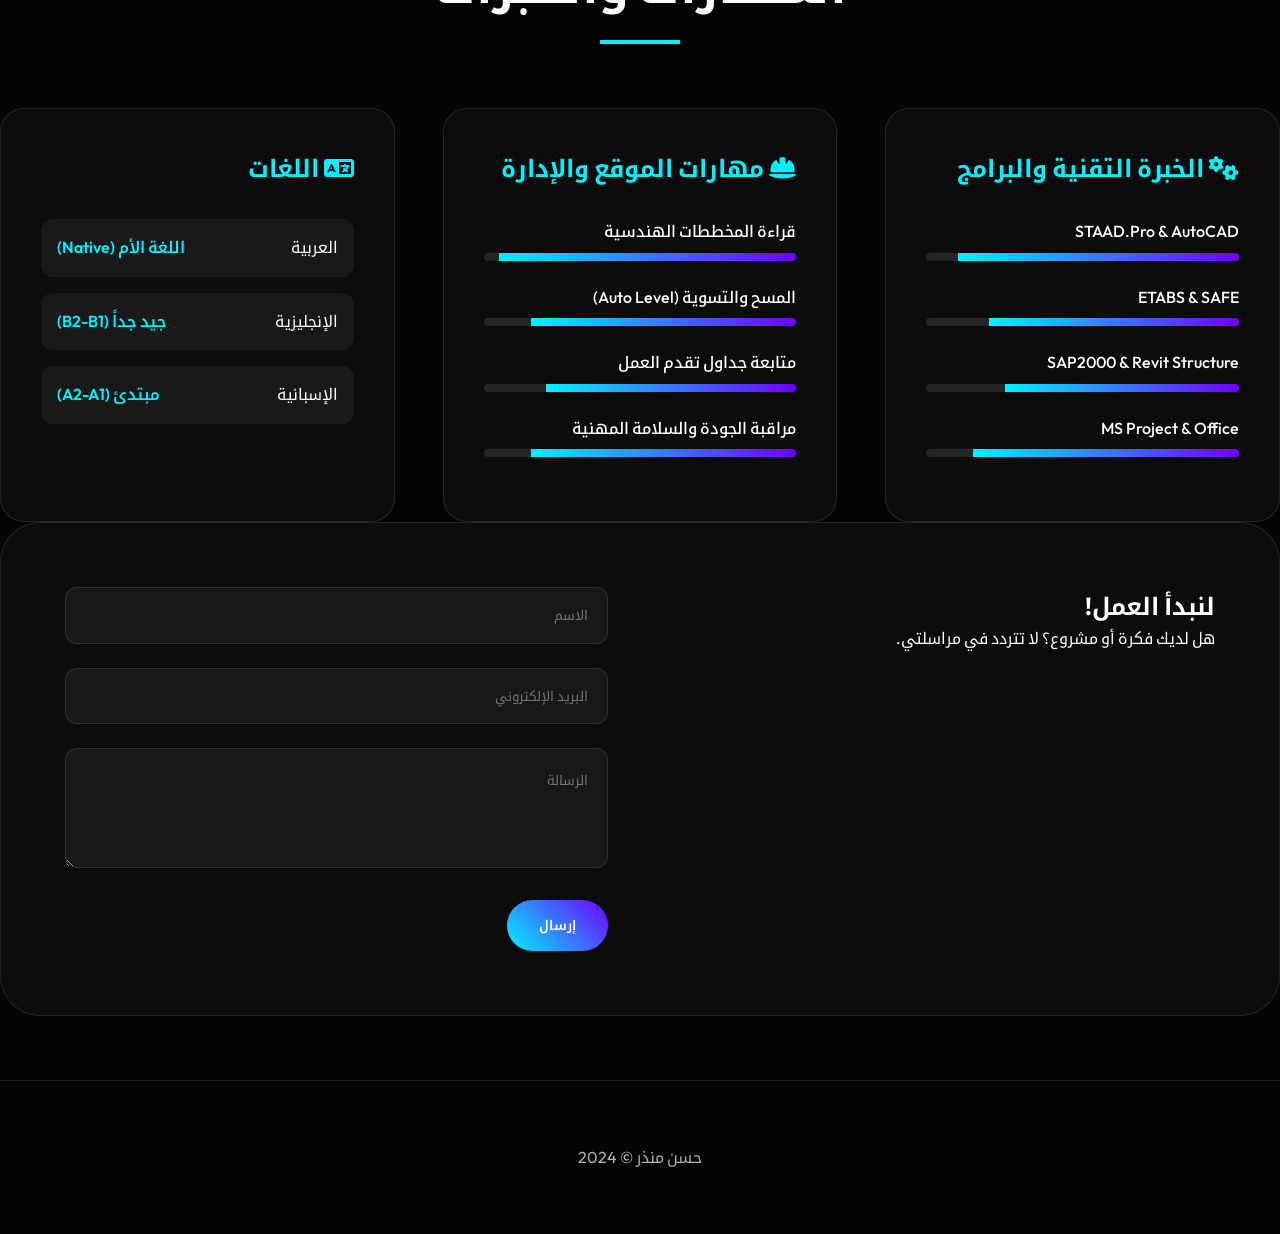
==== commit 2f423094: "Add files via upload" ====
--- a/index.html
+++ b/index.html
@@ -69,7 +69,7 @@
             </div>
             <div class="about-container">
                 <div class="about-text">
-                    <p>أنا المهندس حسن منذر عبدالواحد، مهندس مدني حديث التخرج من جامعة البصرة. أمتلك كفاءة متقدمة في البرامج الهندسية المتخصصة كـ STAAD.Pro وAutoCAD وETABS وRevit، وأجيد قراءة المخططات الهندسية المعمارية والإنشائية وحساب الكميات والتقدير بدقة. اكتسبت خبرة عملية ميدانية من خلال التدريب الصيفي والمشاركة في مشاريع بناء حقيقية، مما أهّلني للعمل بفاعلية في بيئات المواقع الإنشائية.</p>
+                    <p>أنا المهندس حسن منذر عبدالواحد، مهندس مدني حديث التخرج من جامعة شط العرب. أمتلك كفاءة متقدمة في البرامج الهندسية المتخصصة كـ STAAD.Pro وAutoCAD وETABS وRevit، وأجيد قراءة المخططات الهندسية المعمارية والإنشائية وحساب الكميات والتقدير بدقة. اكتسبت خبرة عملية ميدانية من خلال التدريب الصيفي والمشاركة في مشاريع بناء حقيقية، مما أهّلني للعمل بفاعلية في بيئات المواقع الإنشائية.</p>
                     <div class="about-info">
                         <div class="info-item"><strong>الاسم:</strong> <span>حسن منذر</span></div>
                         <div class="info-item"><strong>التخصص:</strong> <span>هندسة مدنية (موقع وتشطيبات)</span></div>
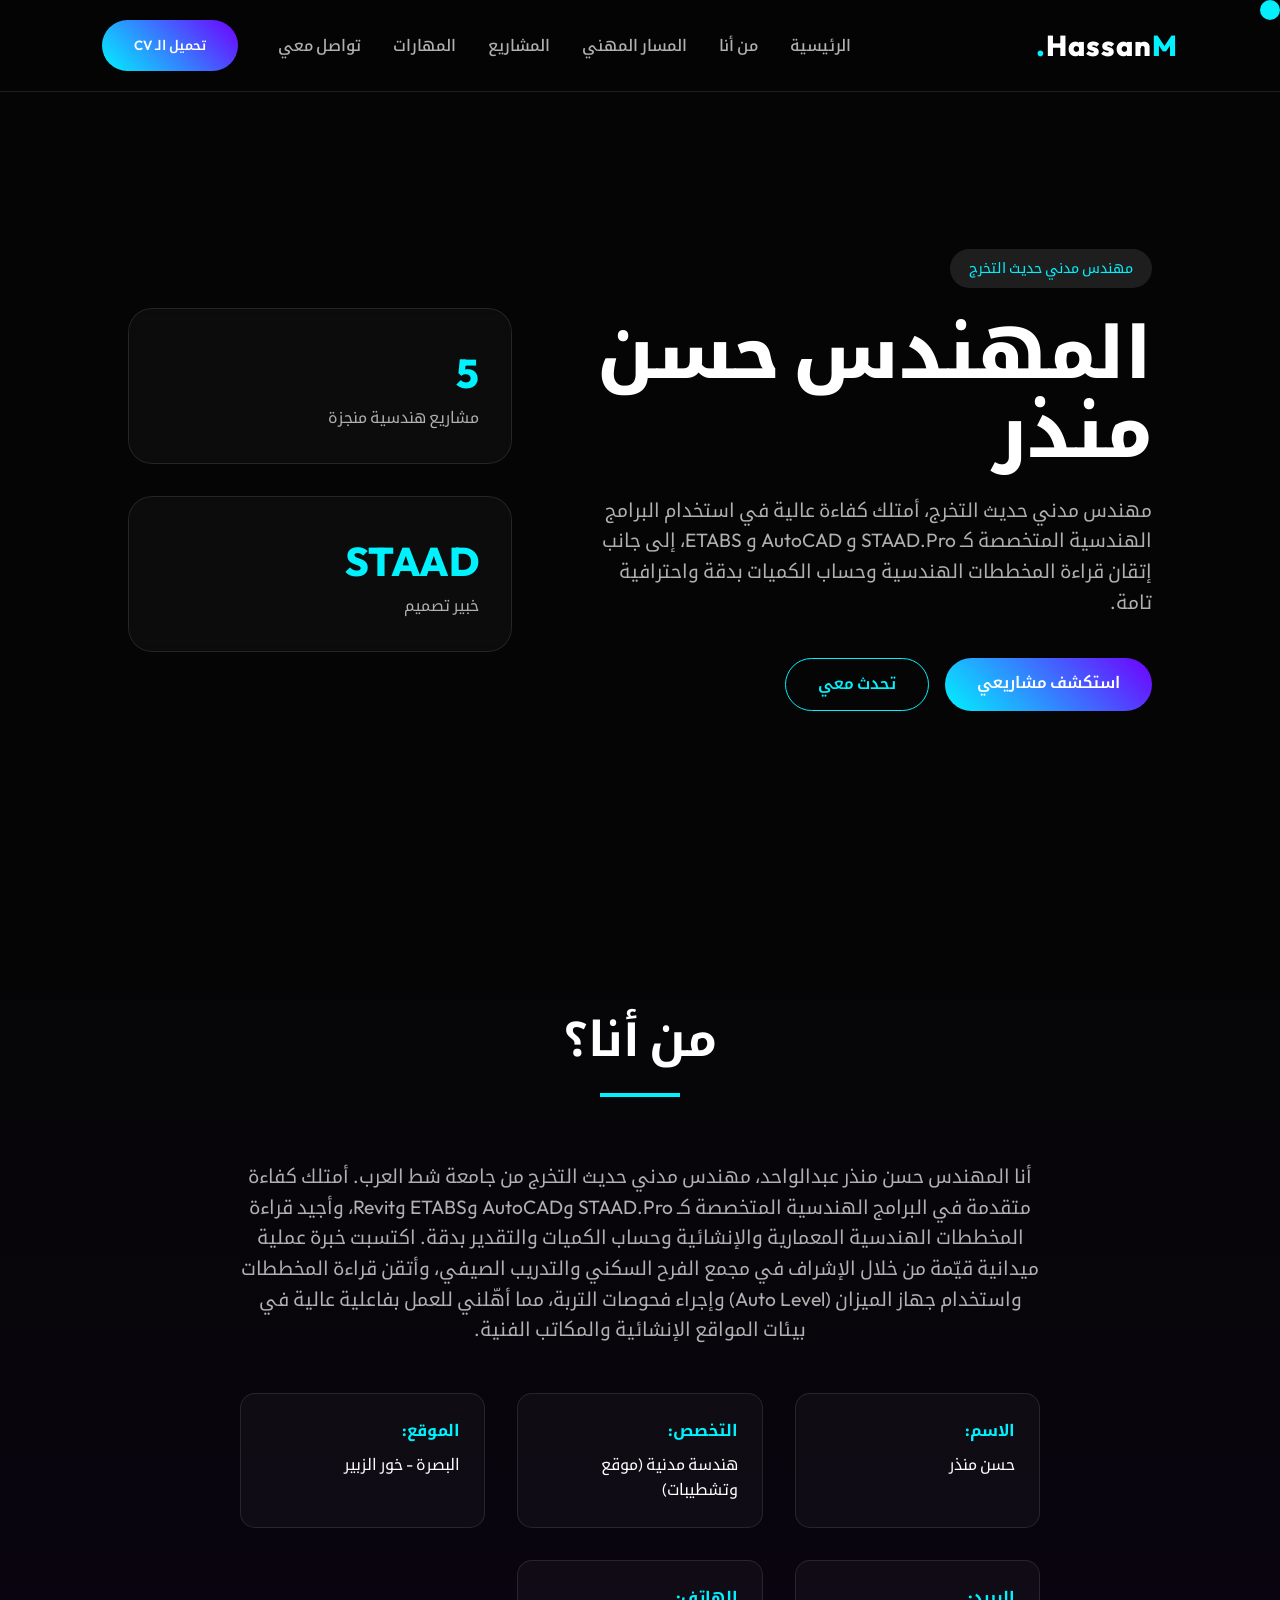
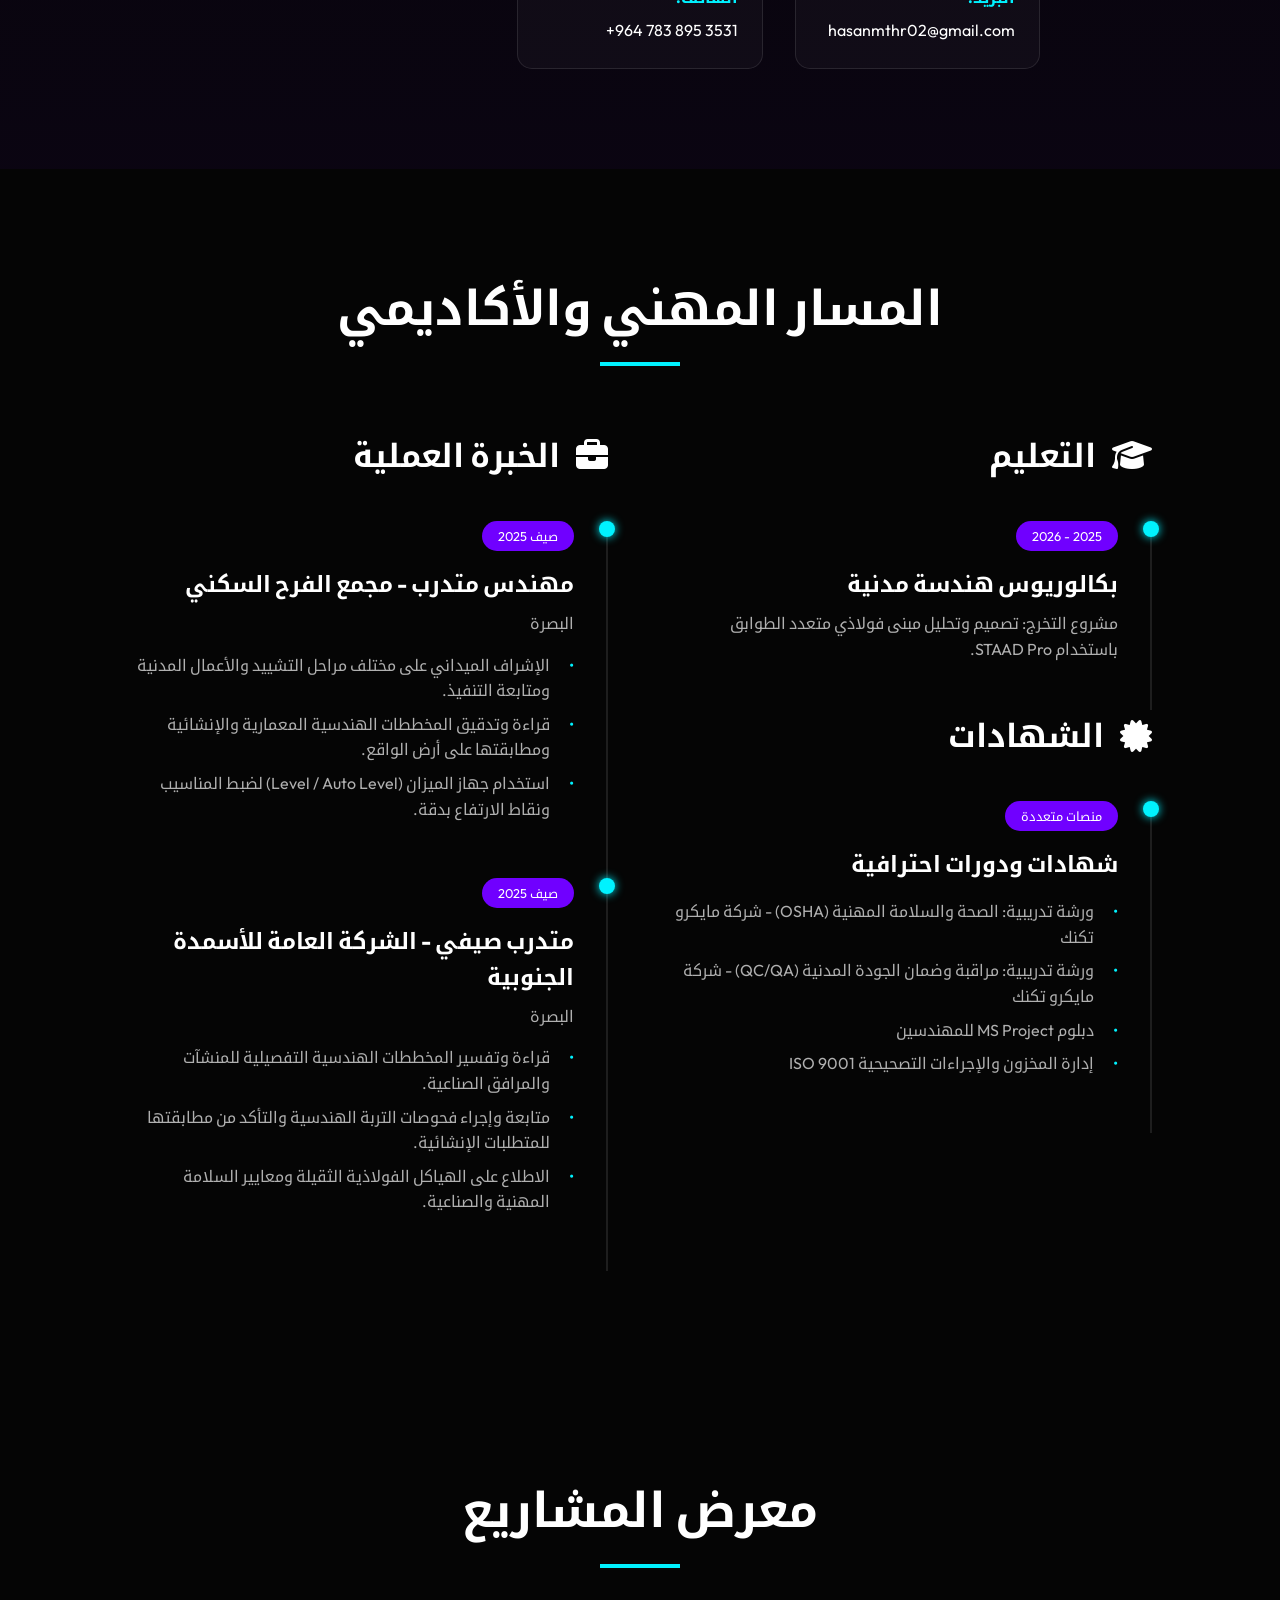
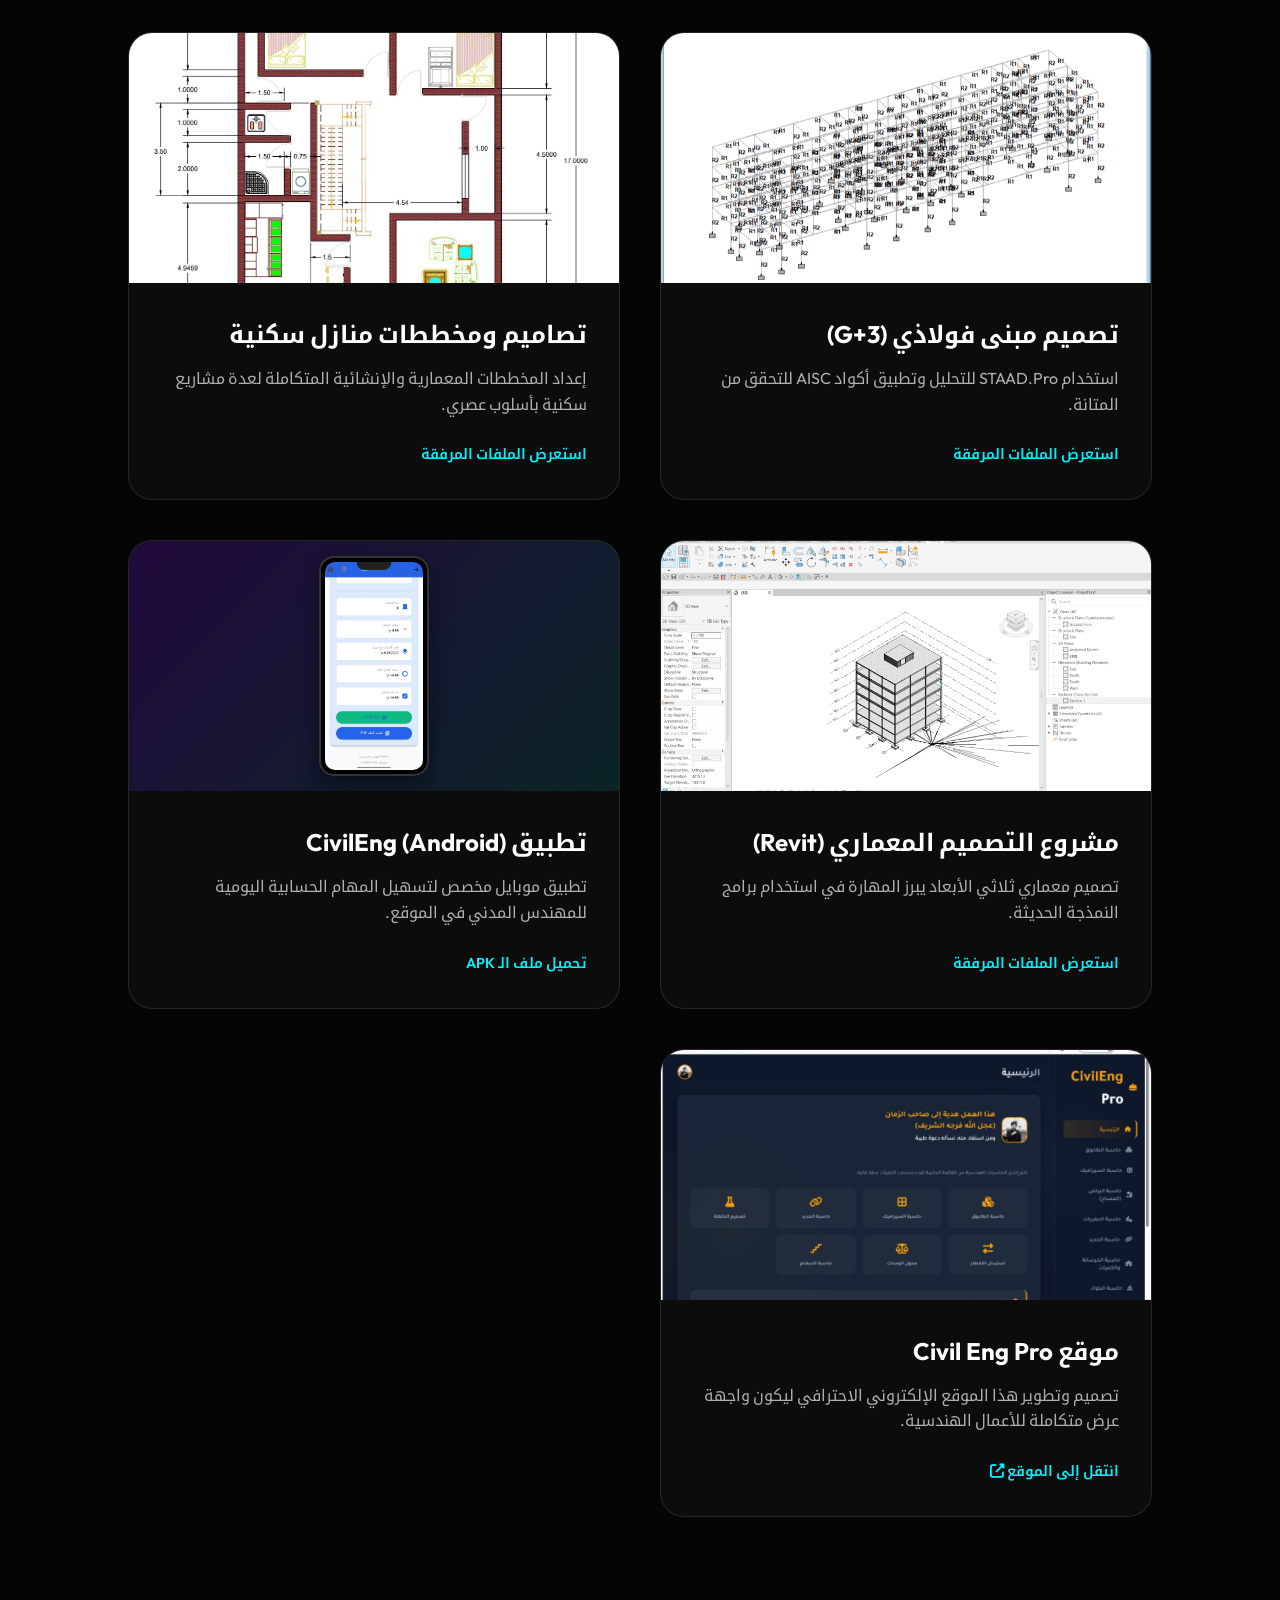
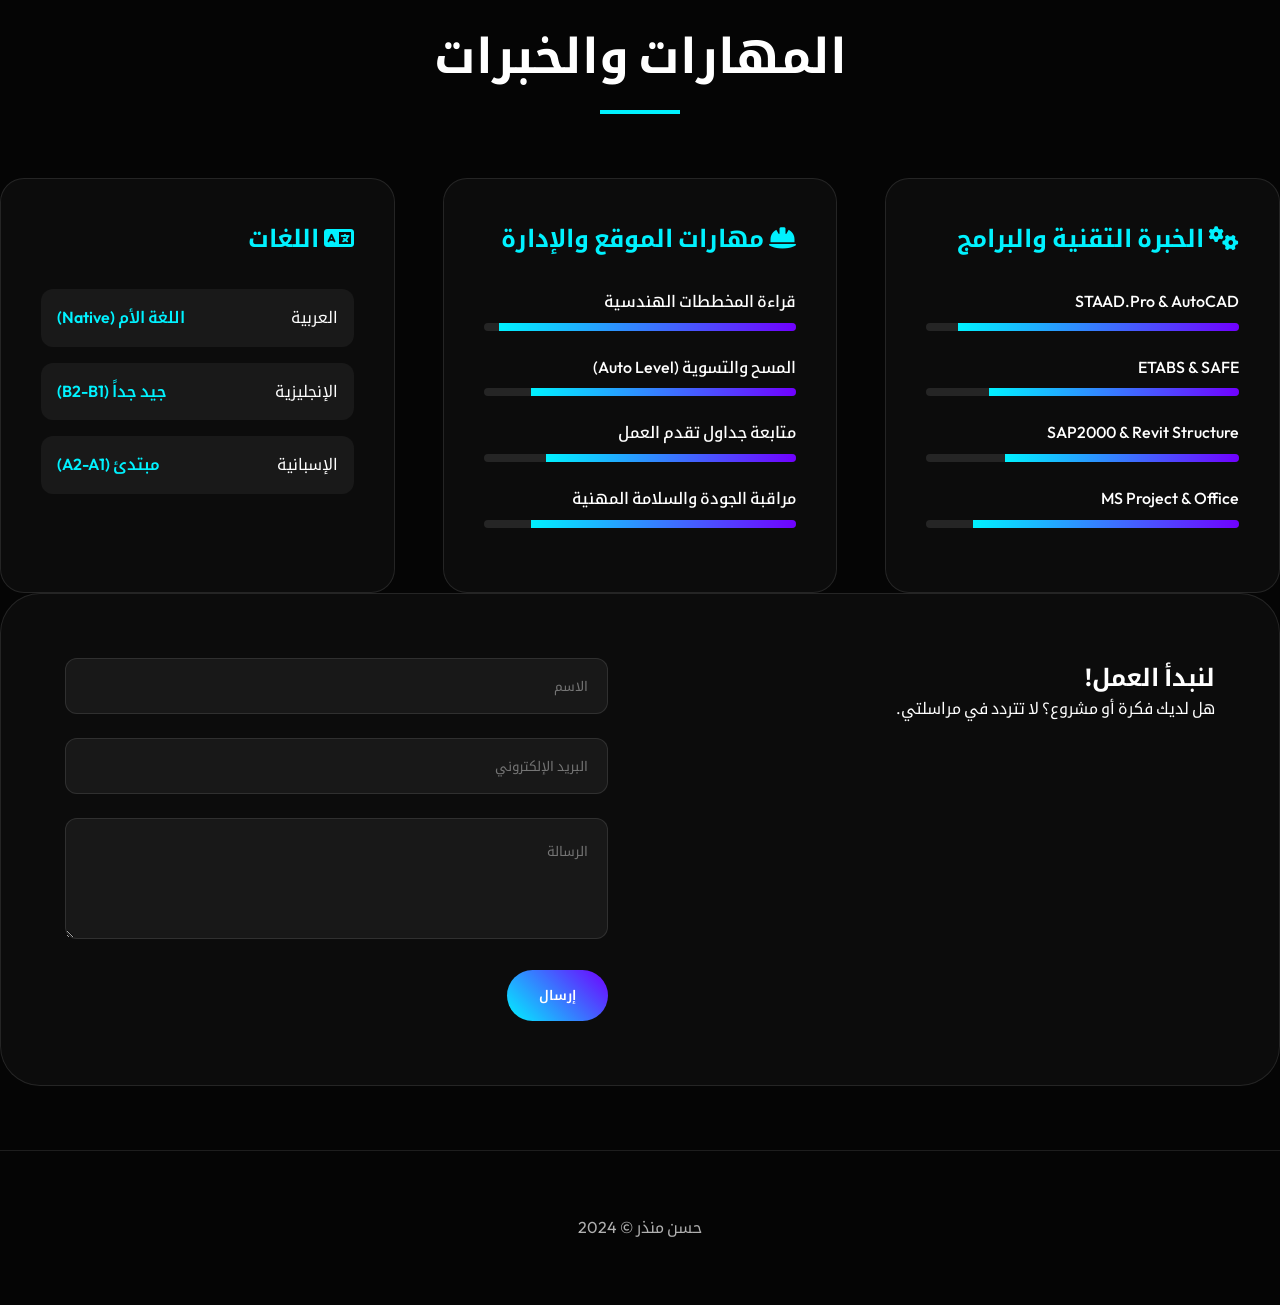
==== commit 503c30a7: "Add files via upload" ====
--- a/index.html
+++ b/index.html
@@ -69,7 +69,7 @@
             </div>
             <div class="about-container">
                 <div class="about-text">
-                    <p>أنا المهندس حسن منذر عبدالواحد، مهندس مدني حديث التخرج من جامعة شط العرب. أمتلك كفاءة متقدمة في البرامج الهندسية المتخصصة كـ STAAD.Pro وAutoCAD وETABS وRevit، وأجيد قراءة المخططات الهندسية المعمارية والإنشائية وحساب الكميات والتقدير بدقة. اكتسبت خبرة عملية ميدانية من خلال التدريب الصيفي والمشاركة في مشاريع بناء حقيقية، مما أهّلني للعمل بفاعلية في بيئات المواقع الإنشائية.</p>
+                    <p>أنا المهندس حسن منذر عبدالواحد، مهندس مدني حديث التخرج من جامعة شط العرب. أمتلك كفاءة متقدمة في البرامج الهندسية المتخصصة كـ STAAD.Pro وAutoCAD وETABS وRevit، وأجيد قراءة المخططات الهندسية المعمارية والإنشائية وحساب الكميات والتقدير بدقة. اكتسبت خبرة عملية ميدانية قيّمة من خلال الإشراف في مجمع الفرح السكني والتدريب الصيفي، وأتقن قراءة المخططات واستخدام جهاز الميزان (Auto Level) وإجراء فحوصات التربة، مما أهّلني للعمل بفاعلية عالية في بيئات المواقع الإنشائية والمكاتب الفنية.</p>
                     <div class="about-info">
                         <div class="info-item"><strong>الاسم:</strong> <span>حسن منذر</span></div>
                         <div class="info-item"><strong>التخصص:</strong> <span>هندسة مدنية (موقع وتشطيبات)</span></div>
@@ -110,24 +110,22 @@
                     <h3 class="resume-title"><i class="fas fa-briefcase"></i> الخبرة العملية</h3>
                     <div class="resume-item">
                         <span class="date">صيف 2025</span>
-                        <h4>متدرب - مجمع الفرح السكني</h4>
+                        <h4>مهندس متدرب - مجمع الفرح السكني</h4>
                         <p>البصرة</p>
                         <ul>
-                            <li>تدريب ميداني لمدة 3 أسابيع في الإشراف على الأعمال المدنية.</li>
+                            <li>الإشراف الميداني على مختلف مراحل التشييد والأعمال المدنية ومتابعة التنفيذ.</li>
+                            <li>قراءة وتدقيق المخططات الهندسية المعمارية والإنشائية ومطابقتها على أرض الواقع.</li>
+                            <li>استخدام جهاز الميزان (Level / Auto Level) لضبط المناسيب ونقاط الارتفاع بدقة.</li>
                         </ul>
                     </div>
                     <div class="resume-item">
-                        <span class="date">يوليو 2025</span>
+                        <span class="date">صيف 2025</span>
                         <h4>متدرب صيفي - الشركة العامة للأسمدة الجنوبية</h4>
-                        <p>البصرة - خور الزبير</p>
-                    </div>
-                    <div class="resume-item">
-                        <span class="date">2023 - 2025</span>
-                        <h4>مهندس موقع (مشاركة)</h4>
-                        <p>البصرة - خور الزبير</p>
+                        <p>البصرة</p>
                         <ul>
-                            <li>المشاركة في بناء عدة منازل سكنية واكتساب خبرة عملية في أنشطة الموقع.</li>
-                            <li>استخدام أجهزة التسوية (Auto Level) ومتابعة جداول تقدم العمل.</li>
+                            <li>قراءة وتفسير المخططات الهندسية التفصيلية للمنشآت والمرافق الصناعية.</li>
+                            <li>متابعة وإجراء فحوصات التربة الهندسية والتأكد من مطابقتها للمتطلبات الإنشائية.</li>
+                            <li>الاطلاع على الهياكل الفولاذية الثقيلة ومعايير السلامة المهنية والصناعية.</li>
                         </ul>
                     </div>
                 </div>
@@ -336,9 +334,14 @@
             <span class="close-cv-modal close-modal" style="position: absolute; top: 15px; right: 20px; font-size: 28px; font-weight: bold; cursor: pointer; color: var(--text-color);">&times;</span>
             <div id="cv-modal-body" style="text-align: center; padding: 2rem 0;">
                 <h2 style="margin-bottom: 1rem;">تحميل السيرة الذاتية</h2>
-                <p style="margin-bottom: 2rem; color: var(--text-light);">اضغط على الزر بالأسفل لتحميل السيرة الذاتية للمهندس حسن منذر.</p>
-                <div class="cv-download-options" style="display: flex; gap: 1rem; justify-content: center; flex-wrap: wrap;">
-                    <a href="Hassan_Munther.pdf" class="btn-primary" download><i class="fas fa-file-pdf"></i> تحميل السيرة الذاتية</a>
+                <p style="margin-bottom: 2rem; color: var(--text-light);">اختر لغة السيرة الذاتية للمهندس حسن منذر:</p>
+                <div class="cv-download-options" style="display: flex; gap: 1.2rem; justify-content: center; flex-wrap: wrap;">
+                    <a href="Hassan_Munther_AR.pdf" class="btn-primary" download="Hassan_Munther_CV_AR.pdf" style="display: inline-flex; align-items: center; gap: 8px;">
+                        <i class="fas fa-file-pdf"></i> السيرة الذاتية (عربي)
+                    </a>
+                    <a href="Hassan_Munther_EN.pdf" class="btn-secondary" download="Hassan_Munther_CV_EN.pdf" style="display: inline-flex; align-items: center; gap: 8px;">
+                        <i class="fas fa-file-pdf"></i> English CV
+                    </a>
                 </div>
             </div>
         </div>
